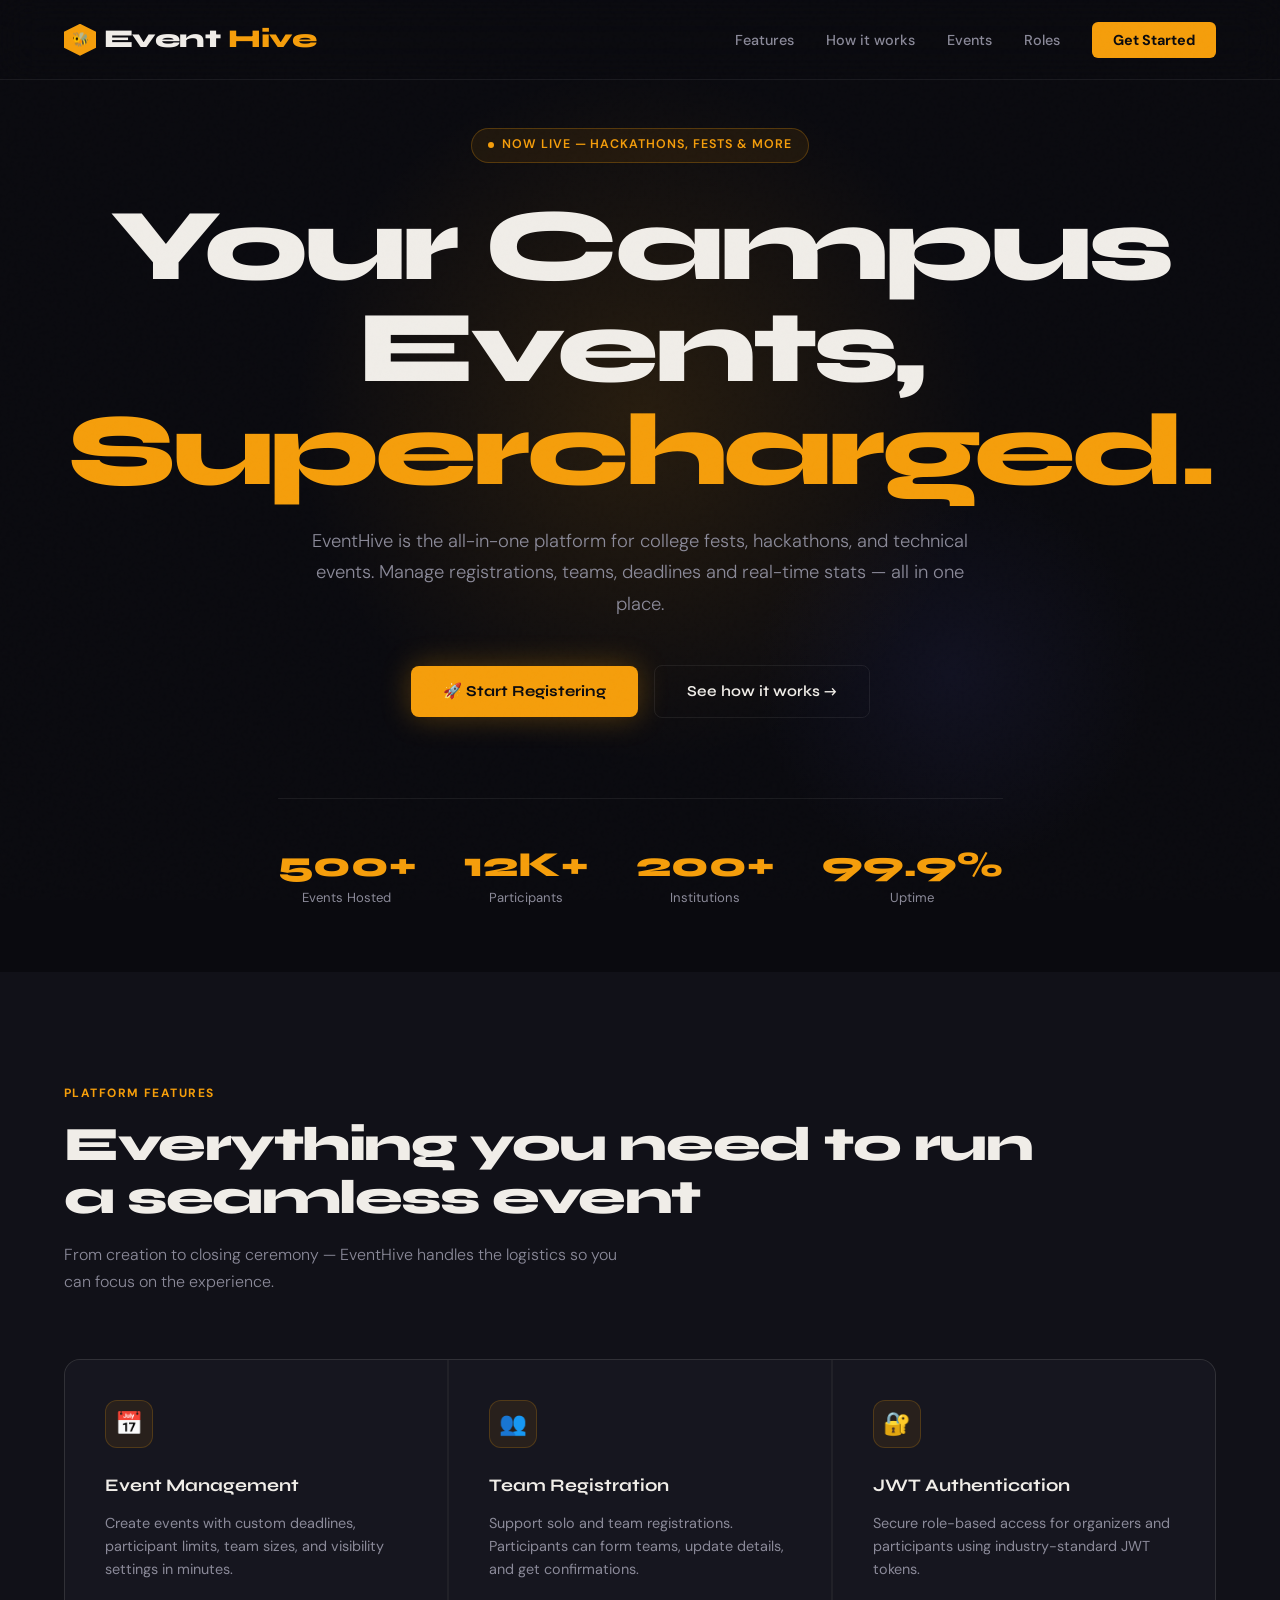
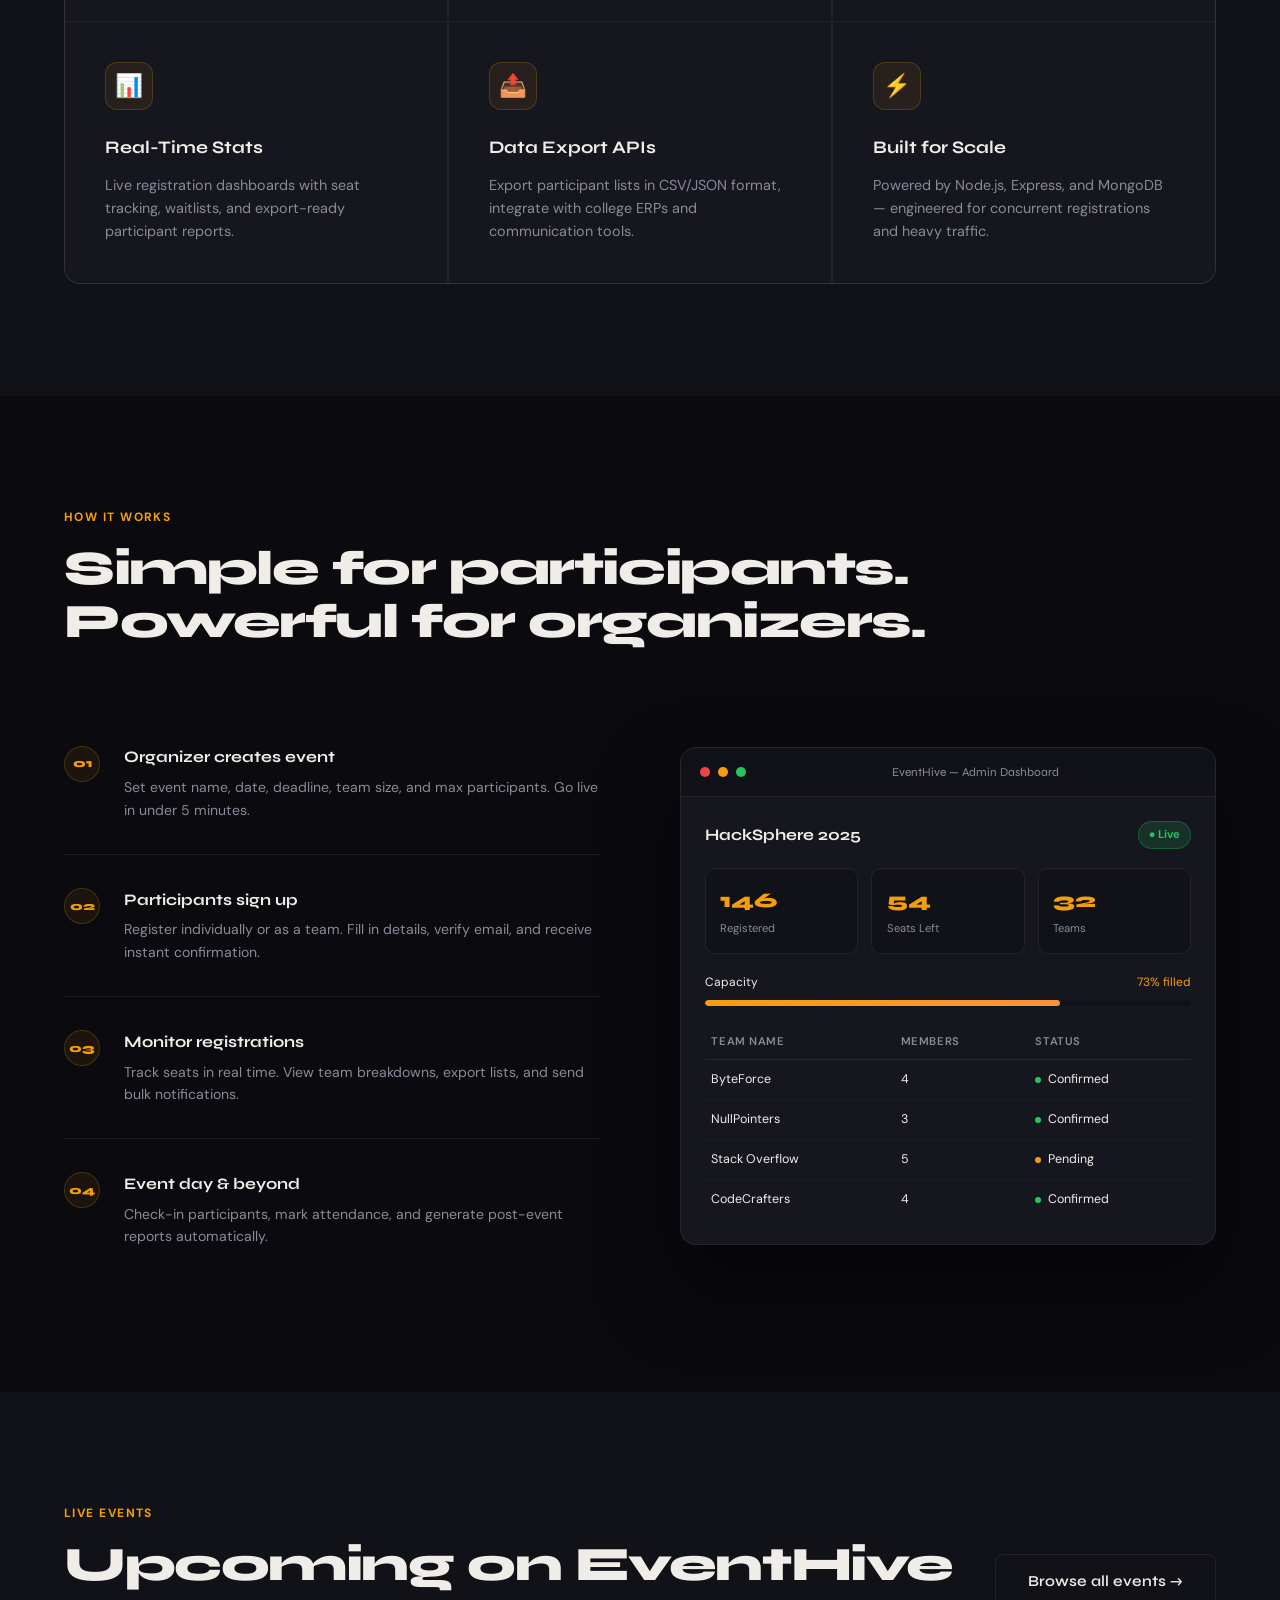
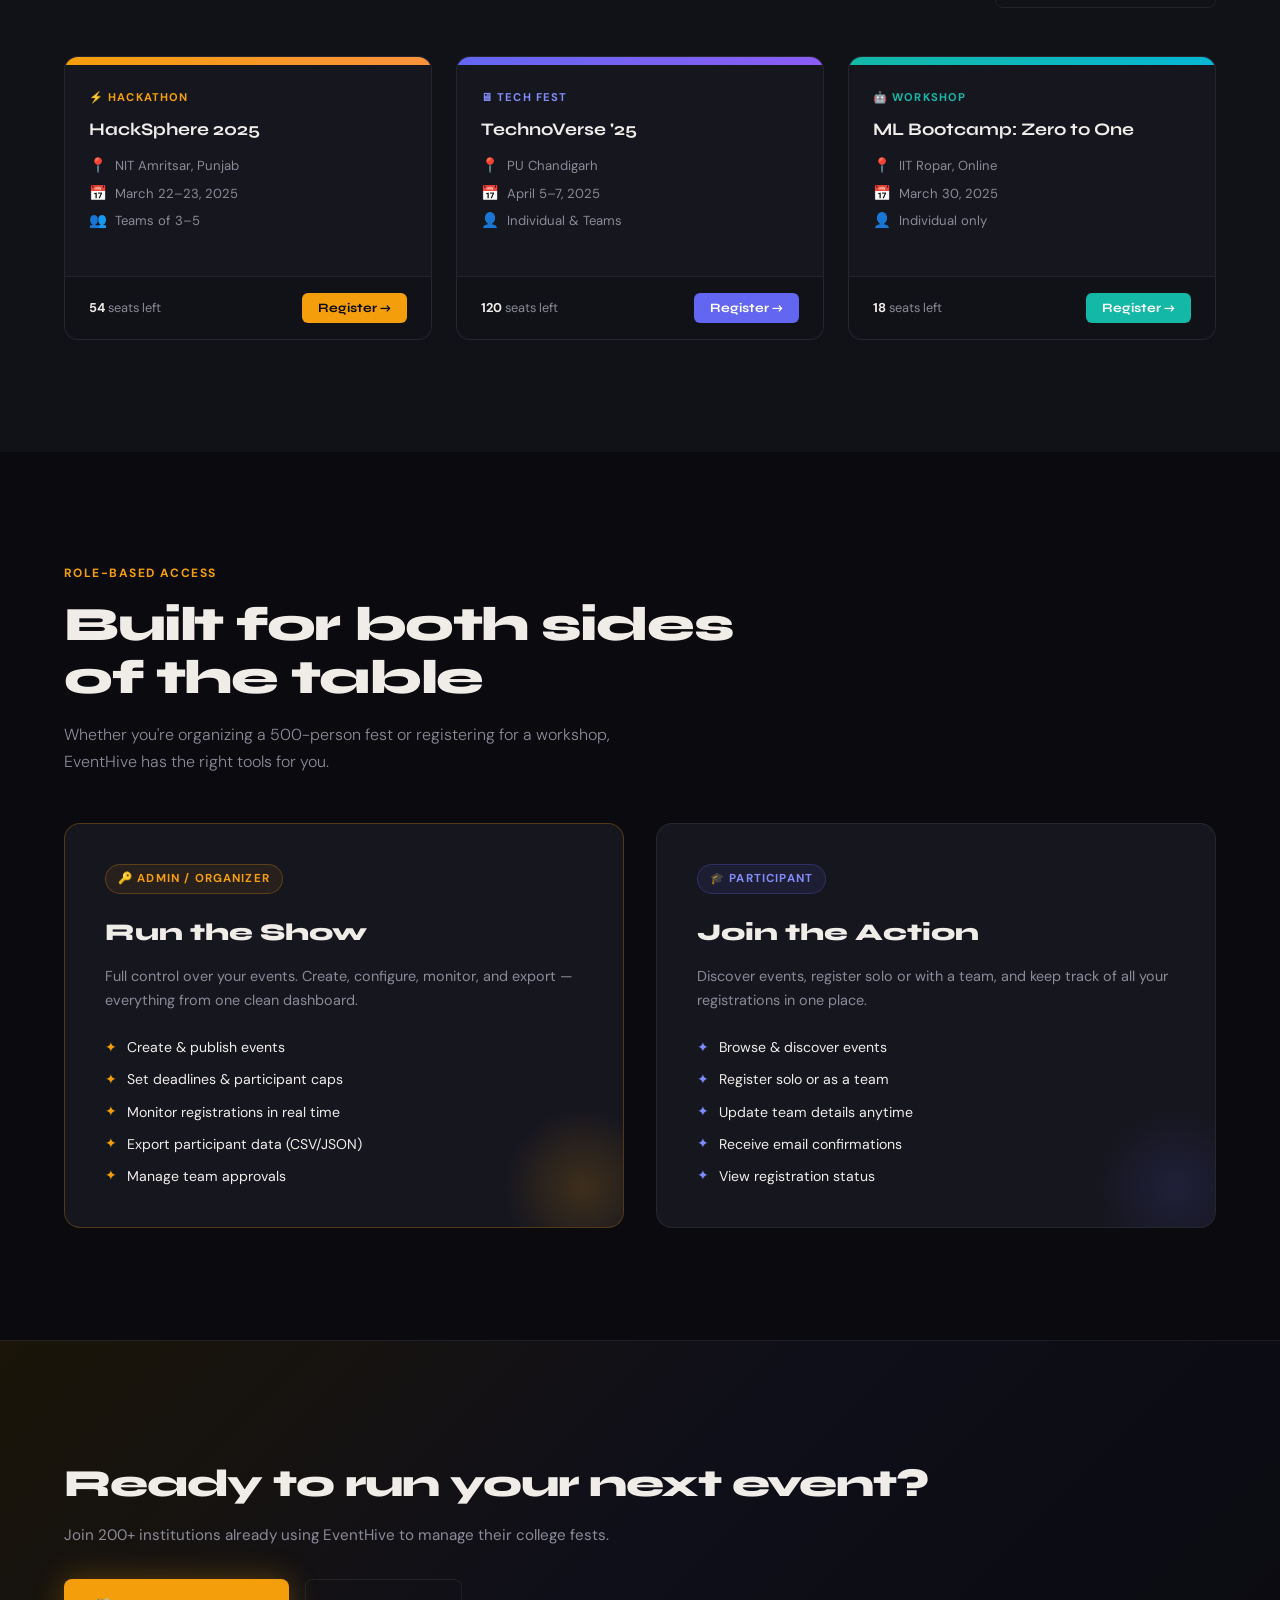
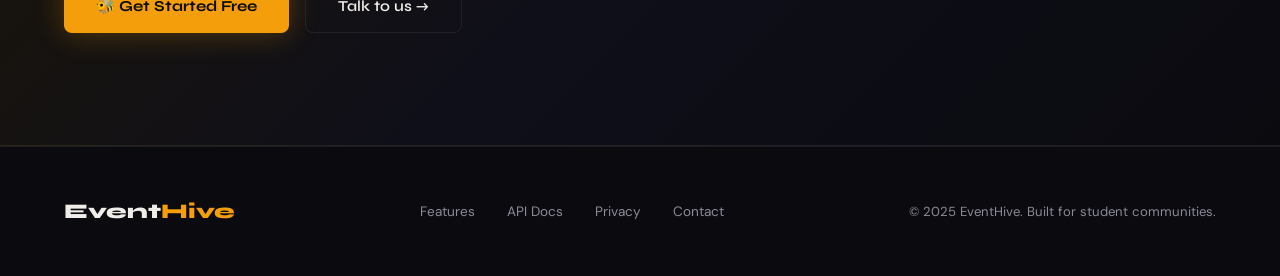
==== index.html @ 47a02fc0 "first commit" ====
<!DOCTYPE html>
<html lang="en">
<head>
  <meta charset="UTF-8" />
  <meta name="viewport" content="width=device-width, initial-scale=1.0"/>
  <title>EventHive — College Fest & Hackathon Platform</title>

  <!-- Google Fonts -->
  <link href="https://fonts.googleapis.com/css2?family=Syne:wght@400;600;700;800&family=DM+Sans:ital,wght@0,300;0,400;0,500;1,300&display=swap" rel="stylesheet"/>

  <!-- Main Stylesheet -->
  <link rel="stylesheet" href="style.css"/>
</head>
<body>

  <!-- ─── NAVBAR ─── -->
  <nav>
    <div class="logo">
      <div class="logo-hex">🐝</div>
      Event<span>Hive</span>
    </div>
    <ul class="nav-links">
      <li><a href="#features">Features</a></li>
      <li><a href="#how">How it works</a></li>
      <li><a href="#events">Events</a></li>
      <li><a href="#roles">Roles</a></li>
      <li><a href="#" class="nav-cta">Get Started</a></li>
    </ul>
  </nav>


  <!-- ─── HERO ─── -->
  <section class="hero">
    <!-- Background glow effects -->
    <div class="hero-glow"></div>
    <div class="hero-glow2"></div>

    <!-- Live badge -->
    <div class="hero-badge">
      <span class="badge-dot"></span>
      Now live — Hackathons, Fests & More
    </div>

    <!-- Headline -->
    <h1>Your Campus Events, <span class="highlight">Supercharged.</span></h1>

    <!-- Subtext -->
    <p class="hero-sub">
      EventHive is the all-in-one platform for college fests, hackathons, and technical events.
      Manage registrations, teams, deadlines and real-time stats — all in one place.
    </p>

    <!-- CTA Buttons -->
    <div class="hero-actions">
      <a href="#" class="btn-primary">🚀 Start Registering</a>
      <a href="#how" class="btn-secondary">See how it works →</a>
    </div>

    <!-- Stats Row -->
    <div class="hero-stats">
      <div class="stat-item">
        <div class="stat-num">500+</div>
        <div class="stat-label">Events Hosted</div>
      </div>
      <div class="stat-item">
        <div class="stat-num">12K+</div>
        <div class="stat-label">Participants</div>
      </div>
      <div class="stat-item">
        <div class="stat-num">200+</div>
        <div class="stat-label">Institutions</div>
      </div>
      <div class="stat-item">
        <div class="stat-num">99.9%</div>
        <div class="stat-label">Uptime</div>
      </div>
    </div>
  </section>


  <!-- ─── FEATURES ─── -->
  <section class="features" id="features">
    <div class="features-inner">

      <div class="features-header reveal">
        <div class="section-label">Platform Features</div>
        <h2 class="section-title">Everything you need to run<br>a seamless event</h2>
        <p class="section-desc">From creation to closing ceremony — EventHive handles the logistics so you can focus on the experience.</p>
      </div>

      <div class="features-grid reveal">

        <div class="feature-card">
          <div class="feature-icon">📅</div>
          <div class="feature-title">Event Management</div>
          <div class="feature-desc">Create events with custom deadlines, participant limits, team sizes, and visibility settings in minutes.</div>
        </div>

        <div class="feature-card">
          <div class="feature-icon">👥</div>
          <div class="feature-title">Team Registration</div>
          <div class="feature-desc">Support solo and team registrations. Participants can form teams, update details, and get confirmations.</div>
        </div>

        <div class="feature-card">
          <div class="feature-icon">🔐</div>
          <div class="feature-title">JWT Authentication</div>
          <div class="feature-desc">Secure role-based access for organizers and participants using industry-standard JWT tokens.</div>
        </div>

        <div class="feature-card">
          <div class="feature-icon">📊</div>
          <div class="feature-title">Real-Time Stats</div>
          <div class="feature-desc">Live registration dashboards with seat tracking, waitlists, and export-ready participant reports.</div>
        </div>

        <div class="feature-card">
          <div class="feature-icon">📤</div>
          <div class="feature-title">Data Export APIs</div>
          <div class="feature-desc">Export participant lists in CSV/JSON format, integrate with college ERPs and communication tools.</div>
        </div>

        <div class="feature-card">
          <div class="feature-icon">⚡</div>
          <div class="feature-title">Built for Scale</div>
          <div class="feature-desc">Powered by Node.js, Express, and MongoDB — engineered for concurrent registrations and heavy traffic.</div>
        </div>

      </div>
    </div>
  </section>


  <!-- ─── HOW IT WORKS ─── -->
  <section id="how">
    <div class="how">

      <div class="reveal">
        <div class="section-label">How It Works</div>
        <h2 class="section-title">Simple for participants.<br>Powerful for organizers.</h2>
      </div>

      <div class="how-grid">

        <!-- Steps -->
        <div class="steps reveal">
          <div class="step">
            <div class="step-num">01</div>
            <div>
              <h3>Organizer creates event</h3>
              <p>Set event name, date, deadline, team size, and max participants. Go live in under 5 minutes.</p>
            </div>
          </div>

          <div class="step">
            <div class="step-num">02</div>
            <div>
              <h3>Participants sign up</h3>
              <p>Register individually or as a team. Fill in details, verify email, and receive instant confirmation.</p>
            </div>
          </div>

          <div class="step">
            <div class="step-num">03</div>
            <div>
              <h3>Monitor registrations</h3>
              <p>Track seats in real time. View team breakdowns, export lists, and send bulk notifications.</p>
            </div>
          </div>

          <div class="step">
            <div class="step-num">04</div>
            <div>
              <h3>Event day & beyond</h3>
              <p>Check-in participants, mark attendance, and generate post-event reports automatically.</p>
            </div>
          </div>
        </div>

        <!-- Admin Dashboard Mock UI -->
        <div class="dashboard-mock reveal">
          <div class="mock-topbar">
            <div class="mock-dot"></div>
            <div class="mock-dot"></div>
            <div class="mock-dot"></div>
            <span class="mock-title">EventHive — Admin Dashboard</span>
          </div>

          <div class="mock-body">
            <div class="mock-event-header">
              <span class="mock-event-name">HackSphere 2025</span>
              <span class="mock-badge">● Live</span>
            </div>

            <!-- Quick stats -->
            <div class="mock-stats-row">
              <div class="mock-stat">
                <div class="mock-stat-val">146</div>
                <div class="mock-stat-key">Registered</div>
              </div>
              <div class="mock-stat">
                <div class="mock-stat-val">54</div>
                <div class="mock-stat-key">Seats Left</div>
              </div>
              <div class="mock-stat">
                <div class="mock-stat-val">32</div>
                <div class="mock-stat-key">Teams</div>
              </div>
            </div>

            <!-- Capacity progress bar -->
            <div class="mock-progress-label">
              <span>Capacity</span>
              <span>73% filled</span>
            </div>
            <div class="mock-bar-track">
              <div class="mock-bar-fill"></div>
            </div>

            <!-- Recent registrations table -->
            <table class="mock-table">
              <thead>
                <tr>
                  <th>Team Name</th>
                  <th>Members</th>
                  <th>Status</th>
                </tr>
              </thead>
              <tbody>
                <tr>
                  <td>ByteForce</td>
                  <td>4</td>
                  <td><span class="mock-status confirmed"></span>Confirmed</td>
                </tr>
                <tr>
                  <td>NullPointers</td>
                  <td>3</td>
                  <td><span class="mock-status confirmed"></span>Confirmed</td>
                </tr>
                <tr>
                  <td>Stack Overflow</td>
                  <td>5</td>
                  <td><span class="mock-status pending"></span>Pending</td>
                </tr>
                <tr>
                  <td>CodeCrafters</td>
                  <td>4</td>
                  <td><span class="mock-status confirmed"></span>Confirmed</td>
                </tr>
              </tbody>
            </table>
          </div>
        </div>

      </div>
    </div>
  </section>


  <!-- ─── EVENTS PREVIEW ─── -->
  <section class="events-section" id="events">
    <div class="events-inner">

      <div class="events-header reveal">
        <div>
          <div class="section-label">Live Events</div>
          <h2 class="section-title">Upcoming on EventHive</h2>
        </div>
        <a href="#" class="btn-secondary">Browse all events →</a>
      </div>

      <div class="events-grid reveal">

        <!-- Event Card 1: Hackathon -->
        <div class="event-card">
          <div class="event-card-banner banner-amber"></div>
          <div class="event-card-body">
            <div class="event-type">⚡ Hackathon</div>
            <div class="event-name">HackSphere 2025</div>
            <div class="event-meta">
              <div class="event-meta-item"><span class="event-meta-icon">📍</span> NIT Amritsar, Punjab</div>
              <div class="event-meta-item"><span class="event-meta-icon">📅</span> March 22–23, 2025</div>
              <div class="event-meta-item"><span class="event-meta-icon">👥</span> Teams of 3–5</div>
            </div>
          </div>
          <div class="event-card-footer">
            <div class="event-seats"><strong>54</strong> seats left</div>
            <button class="btn-register">Register →</button>
          </div>
        </div>

        <!-- Event Card 2: Tech Fest -->
        <div class="event-card">
          <div class="event-card-banner banner-indigo"></div>
          <div class="event-card-body">
            <div class="event-type" style="color:#818cf8;">🖥 Tech Fest</div>
            <div class="event-name">TechnoVerse '25</div>
            <div class="event-meta">
              <div class="event-meta-item"><span class="event-meta-icon">📍</span> PU Chandigarh</div>
              <div class="event-meta-item"><span class="event-meta-icon">📅</span> April 5–7, 2025</div>
              <div class="event-meta-item"><span class="event-meta-icon">👤</span> Individual & Teams</div>
            </div>
          </div>
          <div class="event-card-footer">
            <div class="event-seats"><strong>120</strong> seats left</div>
            <button class="btn-register" style="background:#6366f1; color:#fff;">Register →</button>
          </div>
        </div>

        <!-- Event Card 3: Workshop -->
        <div class="event-card">
          <div class="event-card-banner banner-teal"></div>
          <div class="event-card-body">
            <div class="event-type" style="color:#14b8a6;">🤖 Workshop</div>
            <div class="event-name">ML Bootcamp: Zero to One</div>
            <div class="event-meta">
              <div class="event-meta-item"><span class="event-meta-icon">📍</span> IIT Ropar, Online</div>
              <div class="event-meta-item"><span class="event-meta-icon">📅</span> March 30, 2025</div>
              <div class="event-meta-item"><span class="event-meta-icon">👤</span> Individual only</div>
            </div>
          </div>
          <div class="event-card-footer">
            <div class="event-seats"><strong>18</strong> seats left</div>
            <button class="btn-register" style="background:#14b8a6; color:#fff;">Register →</button>
          </div>
        </div>

      </div>
    </div>
  </section>


  <!-- ─── ROLES ─── -->
  <section id="roles">
    <div class="roles-section">

      <div class="reveal">
        <div class="section-label">Role-Based Access</div>
        <h2 class="section-title">Built for both sides<br>of the table</h2>
        <p class="section-desc">Whether you're organizing a 500-person fest or registering for a workshop, EventHive has the right tools for you.</p>
      </div>

      <div class="roles-grid reveal">

        <!-- Admin Role Card -->
        <div class="role-card admin">
          <span class="role-tag admin">🔑 Admin / Organizer</span>
          <div class="role-title">Run the Show</div>
          <div class="role-desc">Full control over your events. Create, configure, monitor, and export — everything from one clean dashboard.</div>
          <ul class="role-perms">
            <li><span class="perm-check">✦</span> Create & publish events</li>
            <li><span class="perm-check">✦</span> Set deadlines & participant caps</li>
            <li><span class="perm-check">✦</span> Monitor registrations in real time</li>
            <li><span class="perm-check">✦</span> Export participant data (CSV/JSON)</li>
            <li><span class="perm-check">✦</span> Manage team approvals</li>
          </ul>
        </div>

        <!-- Participant Role Card -->
        <div class="role-card user">
          <span class="role-tag user">🎓 Participant</span>
          <div class="role-title">Join the Action</div>
          <div class="role-desc">Discover events, register solo or with a team, and keep track of all your registrations in one place.</div>
          <ul class="role-perms">
            <li><span class="perm-check indigo">✦</span> Browse & discover events</li>
            <li><span class="perm-check indigo">✦</span> Register solo or as a team</li>
            <li><span class="perm-check indigo">✦</span> Update team details anytime</li>
            <li><span class="perm-check indigo">✦</span> Receive email confirmations</li>
            <li><span class="perm-check indigo">✦</span> View registration status</li>
          </ul>
        </div>

      </div>
    </div>
  </section>


  <!-- ─── CTA STRIP ─── -->
  <section class="cta-strip">
    <div class="cta-inner">
      <div class="cta-text reveal">
        <h2>Ready to run your next event?</h2>
        <p>Join 200+ institutions already using EventHive to manage their college fests.</p>
      </div>
      <div class="cta-actions reveal">
        <a href="#" class="btn-primary">🐝 Get Started Free</a>
        <a href="#" class="btn-secondary">Talk to us →</a>
      </div>
    </div>
  </section>


  <!-- ─── FOOTER ─── -->
  <footer>
    <div class="footer-logo">Event<span>Hive</span></div>
    <ul class="footer-links">
      <li><a href="#">Features</a></li>
      <li><a href="#">API Docs</a></li>
      <li><a href="#">Privacy</a></li>
      <li><a href="#">Contact</a></li>
    </ul>
    <div class="footer-copy">© 2025 EventHive. Built for student communities.</div>
  </footer>


  <!-- Main JavaScript -->
  <script src="script.js"></script>

</body>
</html>
---- style.css ----
/* ============================================================
   EventHive — Main Stylesheet
   Sections:
   1. CSS Variables & Reset
   2. Base / Body
   3. Navbar
   4. Hero
   5. Buttons
   6. Section Shared Styles
   7. Features Section
   8. How It Works Section
   9. Dashboard Mock
   10. Events Section
   11. Roles Section
   12. CTA Strip
   13. Footer
   14. Animations & Scroll Reveal
   15. Responsive
   ============================================================ */


/* ─── 1. CSS VARIABLES & RESET ─── */
:root {
  --bg: #0a0a0f;
  --surface: #111118;
  --card: #16161f;
  --border: rgba(255, 255, 255, 0.07);
  --amber: #f59e0b;
  --amber-glow: rgba(245, 158, 11, 0.18);
  --amber-soft: rgba(245, 158, 11, 0.08);
  --orange: #fb923c;
  --text: #f0ede8;
  --muted: #8b8a99;
  --accent2: #6366f1;
}

*, *::before, *::after {
  box-sizing: border-box;
  margin: 0;
  padding: 0;
}

html {
  scroll-behavior: smooth;
}


/* ─── 2. BASE / BODY ─── */
body {
  background: var(--bg);
  color: var(--text);
  font-family: 'DM Sans', sans-serif;
  font-size: 16px;
  line-height: 1.6;
  overflow-x: hidden;
}

/* Noise texture overlay */
body::before {
  content: '';
  position: fixed;
  inset: 0;
  background-image: url("data:image/svg+xml,%3Csvg viewBox='0 0 256 256' xmlns='http://www.w3.org/2000/svg'%3E%3Cfilter id='noise'%3E%3CfeTurbulence type='fractalNoise' baseFrequency='0.9' numOctaves='4' stitchTiles='stitch'/%3E%3C/filter%3E%3Crect width='100%25' height='100%25' filter='url(%23noise)' opacity='0.04'/%3E%3C/svg%3E");
  pointer-events: none;
  z-index: 9999;
  opacity: 0.4;
}


/* ─── 3. NAVBAR (landing page) ─── */
nav {
  position: fixed;
  top: 0; left: 0; right: 0;
  z-index: 100;
  display: flex;
  align-items: center;
  justify-content: space-between;
  padding: 1.2rem 4rem;
  background: rgba(10, 10, 15, 0.8);
  backdrop-filter: blur(20px);
  border-bottom: 1px solid var(--border);
}

/* Reset nav styles inside dashboard sidebar */
.app-layout .sidebar-nav {
  position: static;
  top: auto; left: auto; right: auto;
  z-index: auto;
  display: flex;
  flex-direction: column;
  align-items: stretch;
  justify-content: flex-start;
  padding: 1.2rem 0;
  background: transparent;
  backdrop-filter: none;
  border-bottom: none;
  flex: 1;
}

.logo {
  font-family: 'Syne', sans-serif;
  font-weight: 800;
  font-size: 1.6rem;
  letter-spacing: -0.02em;
  display: flex;
  align-items: center;
  gap: 0.5rem;
}

.logo-hex {
  width: 32px;
  height: 32px;
  background: var(--amber);
  clip-path: polygon(50% 0%, 100% 25%, 100% 75%, 50% 100%, 0% 75%, 0% 25%);
  display: flex;
  align-items: center;
  justify-content: center;
  font-size: 0.85rem;
}

.logo span {
  color: var(--amber);
}

.nav-links {
  display: flex;
  align-items: center;
  gap: 2rem;
  list-style: none;
}

.nav-links a {
  color: var(--muted);
  text-decoration: none;
  font-size: 0.9rem;
  font-weight: 500;
  transition: color 0.2s;
}

.nav-links a:hover {
  color: var(--text);
}

.nav-cta {
  background: var(--amber);
  color: #0a0a0f !important;
  font-weight: 700 !important;
  padding: 0.55rem 1.3rem;
  border-radius: 6px;
  transition: opacity 0.2s !important;
}

.nav-cta:hover {
  opacity: 0.85;
}


/* ─── 4. HERO ─── */
.hero {
  min-height: 100vh;
  display: flex;
  flex-direction: column;
  align-items: center;
  justify-content: center;
  text-align: center;
  padding: 8rem 2rem 4rem;
  position: relative;
  overflow: hidden;
}

.hero-glow {
  position: absolute;
  width: 700px;
  height: 700px;
  border-radius: 50%;
  background: radial-gradient(circle, rgba(245, 158, 11, 0.12) 0%, transparent 70%);
  top: 50%;
  left: 50%;
  transform: translate(-50%, -60%);
  pointer-events: none;
}

.hero-glow2 {
  position: absolute;
  width: 400px;
  height: 400px;
  border-radius: 50%;
  background: radial-gradient(circle, rgba(99, 102, 241, 0.08) 0%, transparent 70%);
  bottom: 10%;
  right: 10%;
  pointer-events: none;
}

.hero-badge {
  display: inline-flex;
  align-items: center;
  gap: 0.5rem;
  background: var(--amber-soft);
  border: 1px solid rgba(245, 158, 11, 0.25);
  color: var(--amber);
  font-size: 0.78rem;
  font-weight: 600;
  letter-spacing: 0.08em;
  text-transform: uppercase;
  padding: 0.4rem 1rem;
  border-radius: 99px;
  margin-bottom: 2rem;
  animation: fadeUp 0.6s ease both;
}

.badge-dot {
  width: 6px;
  height: 6px;
  background: var(--amber);
  border-radius: 50%;
  animation: pulse 2s infinite;
}

h1 {
  font-family: 'Syne', sans-serif;
  font-size: clamp(3rem, 8vw, 6.5rem);
  font-weight: 800;
  line-height: 1.0;
  letter-spacing: -0.04em;
  max-width: 14ch;
  margin: 0 auto 1.5rem;
  animation: fadeUp 0.7s 0.1s ease both;
}

h1 .highlight {
  color: var(--amber);
  position: relative;
}

.hero-sub {
  font-size: 1.15rem;
  color: var(--muted);
  max-width: 52ch;
  margin: 0 auto 2.8rem;
  font-weight: 300;
  line-height: 1.7;
  animation: fadeUp 0.7s 0.2s ease both;
}

.hero-actions {
  display: flex;
  align-items: center;
  gap: 1rem;
  flex-wrap: wrap;
  justify-content: center;
  animation: fadeUp 0.7s 0.3s ease both;
}

.hero-stats {
  display: flex;
  gap: 3rem;
  margin-top: 5rem;
  padding-top: 3rem;
  border-top: 1px solid var(--border);
  animation: fadeUp 0.7s 0.4s ease both;
  flex-wrap: wrap;
  justify-content: center;
}

.stat-item {
  text-align: center;
}

.stat-num {
  font-family: 'Syne', sans-serif;
  font-size: 2.2rem;
  font-weight: 800;
  color: var(--amber);
  line-height: 1;
}

.stat-label {
  font-size: 0.82rem;
  color: var(--muted);
  margin-top: 0.3rem;
}


/* ─── 5. BUTTONS ─── */
.btn-primary {
  background: var(--amber);
  color: #0a0a0f;
  font-family: 'Syne', sans-serif;
  font-weight: 700;
  font-size: 0.95rem;
  padding: 0.85rem 2rem;
  border-radius: 8px;
  border: none;
  cursor: pointer;
  text-decoration: none;
  display: inline-flex;
  align-items: center;
  gap: 0.5rem;
  transition: transform 0.2s, box-shadow 0.2s;
  box-shadow: 0 0 30px rgba(245, 158, 11, 0.3);
}

.btn-primary:hover {
  transform: translateY(-2px);
  box-shadow: 0 0 50px rgba(245, 158, 11, 0.45);
}

.btn-secondary {
  background: transparent;
  color: var(--text);
  font-family: 'Syne', sans-serif;
  font-weight: 600;
  font-size: 0.95rem;
  padding: 0.85rem 2rem;
  border-radius: 8px;
  border: 1px solid var(--border);
  cursor: pointer;
  text-decoration: none;
  display: inline-flex;
  align-items: center;
  gap: 0.5rem;
  transition: border-color 0.2s, background 0.2s;
}

.btn-secondary:hover {
  border-color: rgba(255, 255, 255, 0.2);
  background: rgba(255, 255, 255, 0.04);
}

.btn-register {
  background: var(--amber);
  color: #0a0a0f;
  font-family: 'Syne', sans-serif;
  font-weight: 700;
  font-size: 0.8rem;
  padding: 0.45rem 1rem;
  border-radius: 6px;
  border: none;
  cursor: pointer;
  transition: opacity 0.2s;
}

.btn-register:hover {
  opacity: 0.85;
}


/* ─── 6. SECTION SHARED STYLES ─── */
section {
  padding: 7rem 4rem;
}

.section-label {
  font-size: 0.75rem;
  font-weight: 700;
  letter-spacing: 0.12em;
  text-transform: uppercase;
  color: var(--amber);
  margin-bottom: 1rem;
}

.section-title {
  font-family: 'Syne', sans-serif;
  font-size: clamp(2rem, 4vw, 3rem);
  font-weight: 800;
  letter-spacing: -0.03em;
  line-height: 1.1;
  margin-bottom: 1rem;
}

.section-desc {
  color: var(--muted);
  max-width: 52ch;
  font-weight: 300;
  line-height: 1.7;
}


/* ─── 7. FEATURES SECTION ─── */
.features {
  background: var(--surface);
}

.features-inner {
  max-width: 1200px;
  margin: 0 auto;
}

.features-header {
  margin-bottom: 4rem;
}

.features-grid {
  display: grid;
  grid-template-columns: repeat(auto-fill, minmax(300px, 1fr));
  gap: 1.5px;
  background: var(--border);
  border: 1px solid var(--border);
  border-radius: 16px;
  overflow: hidden;
}

.feature-card {
  background: var(--card);
  padding: 2.5rem;
  position: relative;
  overflow: hidden;
  transition: background 0.3s;
}

.feature-card:hover {
  background: #1a1a24;
}

.feature-card::before {
  content: '';
  position: absolute;
  top: 0; left: 0; right: 0;
  height: 2px;
  background: linear-gradient(90deg, transparent, var(--amber), transparent);
  opacity: 0;
  transition: opacity 0.3s;
}

.feature-card:hover::before {
  opacity: 1;
}

.feature-icon {
  width: 48px;
  height: 48px;
  background: var(--amber-soft);
  border: 1px solid rgba(245, 158, 11, 0.2);
  border-radius: 12px;
  display: flex;
  align-items: center;
  justify-content: center;
  font-size: 1.4rem;
  margin-bottom: 1.5rem;
}

.feature-title {
  font-family: 'Syne', sans-serif;
  font-weight: 700;
  font-size: 1.1rem;
  margin-bottom: 0.7rem;
}

.feature-desc {
  color: var(--muted);
  font-size: 0.9rem;
  line-height: 1.6;
}


/* ─── 8. HOW IT WORKS ─── */
.how {
  max-width: 1200px;
  margin: 0 auto;
}

.how-grid {
  display: grid;
  grid-template-columns: 1fr 1fr;
  gap: 5rem;
  align-items: center;
  margin-top: 4rem;
}

.steps {
  display: flex;
  flex-direction: column;
  gap: 0;
}

.step {
  display: flex;
  gap: 1.5rem;
  padding: 2rem 0;
  border-bottom: 1px solid var(--border);
  position: relative;
  cursor: default;
  transition: padding-left 0.3s;
}

.step:last-child {
  border-bottom: none;
}

.step:hover {
  padding-left: 0.5rem;
}

.step-num {
  font-family: 'Syne', sans-serif;
  font-size: 0.75rem;
  font-weight: 800;
  color: var(--amber);
  background: var(--amber-soft);
  border: 1px solid rgba(245, 158, 11, 0.2);
  width: 36px;
  height: 36px;
  border-radius: 50%;
  display: flex;
  align-items: center;
  justify-content: center;
  flex-shrink: 0;
  margin-top: 0.1rem;
}

.step h3 {
  font-family: 'Syne', sans-serif;
  font-weight: 700;
  margin-bottom: 0.4rem;
  font-size: 1rem;
}

.step p {
  color: var(--muted);
  font-size: 0.88rem;
  line-height: 1.6;
}


/* ─── 9. DASHBOARD MOCK ─── */
.dashboard-mock {
  background: var(--card);
  border: 1px solid var(--border);
  border-radius: 16px;
  overflow: hidden;
  box-shadow: 0 40px 80px rgba(0, 0, 0, 0.5);
}

.mock-topbar {
  background: var(--surface);
  padding: 0.9rem 1.2rem;
  display: flex;
  align-items: center;
  gap: 0.5rem;
  border-bottom: 1px solid var(--border);
}

.mock-dot {
  width: 10px;
  height: 10px;
  border-radius: 50%;
}

.mock-dot:nth-child(1) { background: #ef4444; }
.mock-dot:nth-child(2) { background: var(--amber); }
.mock-dot:nth-child(3) { background: #22c55e; }

.mock-title {
  margin-left: auto;
  margin-right: auto;
  font-size: 0.75rem;
  color: var(--muted);
  font-family: 'Syne', sans-serif;
}

.mock-body {
  padding: 1.5rem;
}

.mock-event-header {
  display: flex;
  justify-content: space-between;
  align-items: center;
  margin-bottom: 1.2rem;
}

.mock-event-name {
  font-family: 'Syne', sans-serif;
  font-weight: 700;
  font-size: 1rem;
}

.mock-badge {
  background: rgba(34, 197, 94, 0.15);
  color: #22c55e;
  font-size: 0.7rem;
  font-weight: 700;
  padding: 0.25rem 0.6rem;
  border-radius: 99px;
  border: 1px solid rgba(34, 197, 94, 0.3);
}

.mock-stats-row {
  display: flex;
  gap: 0.8rem;
  margin-bottom: 1.2rem;
}

.mock-stat {
  flex: 1;
  background: var(--surface);
  border: 1px solid var(--border);
  border-radius: 10px;
  padding: 0.9rem;
}

.mock-stat-val {
  font-family: 'Syne', sans-serif;
  font-weight: 800;
  font-size: 1.3rem;
  color: var(--amber);
}

.mock-stat-key {
  font-size: 0.7rem;
  color: var(--muted);
  margin-top: 0.2rem;
}

.mock-progress-label {
  display: flex;
  justify-content: space-between;
  font-size: 0.75rem;
  margin-bottom: 0.5rem;
}

.mock-progress-label span:last-child {
  color: var(--amber);
}

.mock-bar-track {
  background: var(--surface);
  border-radius: 99px;
  height: 6px;
  overflow: hidden;
  margin-bottom: 1.2rem;
}

.mock-bar-fill {
  height: 100%;
  border-radius: 99px;
  background: linear-gradient(90deg, var(--amber), var(--orange));
  width: 73%;
}

.mock-table {
  width: 100%;
  border-collapse: collapse;
}

.mock-table th {
  font-size: 0.7rem;
  color: var(--muted);
  font-weight: 600;
  text-align: left;
  padding: 0.5rem 0.4rem;
  border-bottom: 1px solid var(--border);
  text-transform: uppercase;
  letter-spacing: 0.05em;
}

.mock-table td {
  font-size: 0.78rem;
  padding: 0.6rem 0.4rem;
  border-bottom: 1px solid rgba(255, 255, 255, 0.03);
  color: var(--text);
}

.mock-table tr:last-child td {
  border-bottom: none;
}

.mock-status {
  display: inline-block;
  width: 6px;
  height: 6px;
  border-radius: 50%;
  margin-right: 0.4rem;
}

.mock-status.confirmed { background: #22c55e; }
.mock-status.pending   { background: var(--amber); }


/* ─── 10. EVENTS SECTION ─── */
.events-section {
  background: var(--surface);
}

.events-inner {
  max-width: 1200px;
  margin: 0 auto;
}

.events-header {
  display: flex;
  justify-content: space-between;
  align-items: flex-end;
  margin-bottom: 3rem;
}

.events-grid {
  display: grid;
  grid-template-columns: repeat(auto-fill, minmax(320px, 1fr));
  gap: 1.5rem;
}

.event-card {
  background: var(--card);
  border: 1px solid var(--border);
  border-radius: 14px;
  overflow: hidden;
  transition: transform 0.3s, box-shadow 0.3s;
}

.event-card:hover {
  transform: translateY(-4px);
  box-shadow: 0 20px 60px rgba(0, 0, 0, 0.4);
}

.event-card-banner {
  height: 8px;
}

.banner-amber  { background: linear-gradient(90deg, var(--amber), var(--orange)); }
.banner-indigo { background: linear-gradient(90deg, #6366f1, #8b5cf6); }
.banner-teal   { background: linear-gradient(90deg, #14b8a6, #06b6d4); }

.event-card-body {
  padding: 1.5rem;
}

.event-type {
  font-size: 0.7rem;
  font-weight: 700;
  letter-spacing: 0.1em;
  text-transform: uppercase;
  color: var(--amber);
  margin-bottom: 0.6rem;
}

.event-name {
  font-family: 'Syne', sans-serif;
  font-weight: 700;
  font-size: 1.1rem;
  margin-bottom: 0.6rem;
}

.event-meta {
  display: flex;
  flex-direction: column;
  gap: 0.3rem;
  margin-bottom: 1.2rem;
}

.event-meta-item {
  display: flex;
  align-items: center;
  gap: 0.5rem;
  font-size: 0.82rem;
  color: var(--muted);
}

.event-meta-icon {
  font-size: 0.9rem;
}

.event-card-footer {
  display: flex;
  align-items: center;
  justify-content: space-between;
  padding: 1rem 1.5rem;
  border-top: 1px solid var(--border);
  background: var(--surface);
}

.event-seats {
  font-size: 0.8rem;
  color: var(--muted);
}

.event-seats strong {
  color: var(--text);
}


/* ─── 11. ROLES SECTION ─── */
.roles-section {
  max-width: 1200px;
  margin: 0 auto;
}

.roles-grid {
  display: grid;
  grid-template-columns: 1fr 1fr;
  gap: 2rem;
  margin-top: 3rem;
}

.role-card {
  background: var(--card);
  border: 1px solid var(--border);
  border-radius: 16px;
  padding: 2.5rem;
  position: relative;
  overflow: hidden;
}

.role-card.admin {
  border-color: rgba(245, 158, 11, 0.25);
}

.role-card.admin::after {
  content: '';
  position: absolute;
  bottom: -40px; right: -40px;
  width: 160px; height: 160px;
  background: radial-gradient(circle, var(--amber-glow) 0%, transparent 70%);
  border-radius: 50%;
}

.role-card.user::after {
  content: '';
  position: absolute;
  bottom: -40px; right: -40px;
  width: 160px; height: 160px;
  background: radial-gradient(circle, rgba(99, 102, 241, 0.12) 0%, transparent 70%);
  border-radius: 50%;
}

.role-tag {
  display: inline-flex;
  align-items: center;
  gap: 0.4rem;
  font-size: 0.72rem;
  font-weight: 700;
  letter-spacing: 0.1em;
  text-transform: uppercase;
  padding: 0.3rem 0.75rem;
  border-radius: 99px;
  margin-bottom: 1.2rem;
}

.role-tag.admin {
  background: var(--amber-soft);
  color: var(--amber);
  border: 1px solid rgba(245, 158, 11, 0.25);
}

.role-tag.user {
  background: rgba(99, 102, 241, 0.1);
  color: #818cf8;
  border: 1px solid rgba(99, 102, 241, 0.25);
}

.role-title {
  font-family: 'Syne', sans-serif;
  font-weight: 800;
  font-size: 1.5rem;
  margin-bottom: 0.8rem;
}

.role-desc {
  color: var(--muted);
  font-size: 0.9rem;
  line-height: 1.65;
  margin-bottom: 1.5rem;
}

.role-perms {
  list-style: none;
  display: flex;
  flex-direction: column;
  gap: 0.6rem;
}

.role-perms li {
  display: flex;
  align-items: center;
  gap: 0.6rem;
  font-size: 0.88rem;
  color: var(--text);
}

.perm-check {
  color: var(--amber);
  font-size: 0.85rem;
}

.perm-check.indigo {
  color: #818cf8;
}


/* ─── 12. CTA STRIP ─── */
.cta-strip {
  background: linear-gradient(135deg, #1a1508 0%, #0f0f1a 50%, #0a0a0f 100%);
  border-top: 1px solid var(--border);
  border-bottom: 1px solid var(--border);
}

.cta-inner {
  max-width: 1200px;
  margin: 0 auto;
  display: flex;
  align-items: center;
  justify-content: space-between;
  flex-wrap: wrap;
  gap: 2rem;
}

.cta-text h2 {
  font-family: 'Syne', sans-serif;
  font-size: clamp(1.6rem, 3vw, 2.5rem);
  font-weight: 800;
  letter-spacing: -0.03em;
  margin-bottom: 0.5rem;
}

.cta-text p {
  color: var(--muted);
  font-size: 0.95rem;
}

.cta-actions {
  display: flex;
  gap: 1rem;
  flex-wrap: wrap;
}


/* ─── 13. FOOTER ─── */
footer {
  padding: 3rem 4rem;
  border-top: 1px solid var(--border);
  display: flex;
  align-items: center;
  justify-content: space-between;
  flex-wrap: wrap;
  gap: 1.5rem;
}

.footer-logo {
  font-family: 'Syne', sans-serif;
  font-weight: 800;
  font-size: 1.3rem;
}

.footer-logo span {
  color: var(--amber);
}

.footer-links {
  display: flex;
  gap: 2rem;
  list-style: none;
}

.footer-links a {
  color: var(--muted);
  text-decoration: none;
  font-size: 0.85rem;
  transition: color 0.2s;
}

.footer-links a:hover {
  color: var(--text);
}

.footer-copy {
  color: var(--muted);
  font-size: 0.82rem;
}


/* ─── 14. ANIMATIONS & SCROLL REVEAL ─── */
@keyframes fadeUp {
  from { opacity: 0; transform: translateY(24px); }
  to   { opacity: 1; transform: translateY(0); }
}

@keyframes pulse {
  0%, 100% { opacity: 1; transform: scale(1); }
  50%       { opacity: 0.4; transform: scale(0.8); }
}

.reveal {
  opacity: 0;
  transform: translateY(30px);
  transition: opacity 0.6s ease, transform 0.6s ease;
}

.reveal.visible {
  opacity: 1;
  transform: translateY(0);
}


/* ─── 15. RESPONSIVE ─── */
@media (max-width: 900px) {
  nav {
    padding: 1rem 1.5rem;
  }

  .nav-links {
    display: none;
  }

  section {
    padding: 5rem 1.5rem;
  }

  .how-grid {
    grid-template-columns: 1fr;
  }

  .roles-grid {
    grid-template-columns: 1fr;
  }

  .events-header {
    flex-direction: column;
    gap: 1.5rem;
    align-items: flex-start;
  }

  footer {
    padding: 2rem 1.5rem;
    flex-direction: column;
    align-items: flex-start;
  }

  .cta-inner {
    flex-direction: column;
  }
}


/* ============================================================
   16. LOGIN / REGISTER PAGE
   ============================================================ */

.auth-page {
  min-height: 100vh;
  display: grid;
  grid-template-columns: 1fr 1fr;
}

/* ── Left Branding Panel ── */
.auth-left {
  background: linear-gradient(160deg, #1a1508 0%, #0f0f0a 60%, #0a0a0f 100%);
  border-right: 1px solid var(--border);
  display: flex;
  flex-direction: column;
  justify-content: space-between;
  padding: 3rem;
  position: relative;
  overflow: hidden;
}
.auth-left::before {
  content: '';
  position: absolute;
  width: 500px; height: 500px;
  border-radius: 50%;
  background: radial-gradient(circle, rgba(245,158,11,0.1) 0%, transparent 70%);
  top: 30%; left: 50%;
  transform: translate(-50%, -50%);
  pointer-events: none;
}
.auth-left-logo {
  display: flex; align-items: center; gap: 0.6rem;
  font-family: 'Syne', sans-serif;
  font-weight: 800; font-size: 1.5rem;
  text-decoration: none; color: var(--text);
}
.auth-left-logo .logo-hex {
  width: 30px; height: 30px;
  background: var(--amber);
  clip-path: polygon(50% 0%,100% 25%,100% 75%,50% 100%,0% 75%,0% 25%);
  display: flex; align-items: center; justify-content: center;
  font-size: 0.8rem;
}
.auth-left-logo span { color: var(--amber); }
.auth-left-content { position: relative; z-index: 1; }
.auth-left-content h2 {
  font-family: 'Syne', sans-serif;
  font-size: 2.6rem; font-weight: 800;
  letter-spacing: -0.03em; line-height: 1.1;
  margin-bottom: 1rem;
}
.auth-left-content h2 span { color: var(--amber); }
.auth-left-content p { color: var(--muted); font-size: 0.95rem; line-height: 1.7; max-width: 36ch; }
.auth-features { display: flex; flex-direction: column; gap: 1rem; position: relative; z-index: 1; }
.auth-feature-item {
  display: flex; align-items: center; gap: 0.8rem;
  font-size: 0.88rem; color: var(--muted);
}
.auth-feature-item .icon {
  width: 32px; height: 32px;
  background: var(--amber-soft);
  border: 1px solid rgba(245,158,11,0.2);
  border-radius: 8px;
  display: flex; align-items: center; justify-content: center;
  font-size: 0.9rem; flex-shrink: 0;
}

/* ── Right Form Panel ── */
.auth-right {
  display: flex; align-items: center; justify-content: center;
  padding: 3rem 2rem;
  background: var(--bg);
}
.auth-box {
  width: 100%; max-width: 420px;
  animation: fadeUp 0.5s ease both;
}
.auth-box h1 {
  font-family: 'Syne', sans-serif;
  font-size: 1.8rem; font-weight: 800;
  letter-spacing: -0.03em;
  margin-bottom: 0.4rem;
  animation: none;
  max-width: none;
}
.auth-box .sub {
  color: var(--muted); font-size: 0.9rem;
  margin-bottom: 2rem;
}

/* Auth Tabs */
.auth-tabs {
  display: flex;
  background: var(--card);
  border: 1px solid var(--border);
  border-radius: 10px;
  padding: 4px;
  margin-bottom: 2rem;
}
.auth-tab {
  flex: 1; text-align: center;
  padding: 0.6rem;
  border-radius: 7px;
  font-family: 'Syne', sans-serif;
  font-weight: 700; font-size: 0.88rem;
  cursor: pointer; border: none;
  background: transparent; color: var(--muted);
  transition: all 0.2s;
}
.auth-tab.active { background: var(--amber); color: #0a0a0f; }

/* Form Groups */
.form-group { display: flex; flex-direction: column; gap: 0.4rem; }
.form-group label {
  font-size: 0.82rem; font-weight: 600;
  color: var(--muted); letter-spacing: 0.02em;
}
.form-group input,
.form-group select {
  background: var(--card);
  border: 1px solid var(--border);
  border-radius: 8px;
  padding: 0.75rem 1rem;
  color: var(--text);
  font-family: 'DM Sans', sans-serif;
  font-size: 0.92rem;
  outline: none;
  transition: border-color 0.2s, box-shadow 0.2s;
  width: 100%;
}
.form-group input:focus,
.form-group select:focus {
  border-color: var(--amber);
  box-shadow: 0 0 0 3px rgba(245,158,11,0.1);
}
.form-group input::placeholder { color: #555; }
.form-group select option { background: var(--card); }
.form-row { display: grid; grid-template-columns: 1fr 1fr; gap: 1rem; }
.form-submit {
  background: var(--amber); color: #0a0a0f;
  font-family: 'Syne', sans-serif;
  font-weight: 700; font-size: 0.95rem;
  padding: 0.85rem; border-radius: 8px;
  border: none; cursor: pointer; width: 100%;
  transition: opacity 0.2s, transform 0.2s;
  box-shadow: 0 0 20px rgba(245,158,11,0.25);
  margin-top: 0.5rem;
}
.form-submit:hover { opacity: 0.88; transform: translateY(-1px); }
.form-footer {
  text-align: center; font-size: 0.82rem;
  color: var(--muted); margin-top: 1rem;
}
.form-footer a { color: var(--amber); text-decoration: none; font-weight: 600; }
.input-hint { font-size: 0.75rem; color: var(--muted); }
.panel { display: none; }
.panel.active { display: flex; flex-direction: column; gap: 1.1rem; }


/* ============================================================
   17. ADMIN DASHBOARD PAGE
   ============================================================ */

.app-layout {
  display: grid !important;
  grid-template-columns: 240px 1fr !important;
  min-height: 100vh;
  padding: 0 !important;
}

/* Sidebar — override any global nav styles */
.sidebar {
  background: var(--surface) !important;
  border-right: 1px solid var(--border) !important;
  display: flex !important;
  flex-direction: column !important;
  align-items: stretch !important;
  justify-content: flex-start !important;
  padding: 1.5rem 0 !important;
  position: fixed !important;
  top: 0 !important; left: 0 !important; right: auto !important;
  width: 240px !important;
  height: 100vh !important;
  z-index: 50 !important;
  backdrop-filter: none !important;
}
.sidebar-logo {
  display: flex; align-items: center; gap: 0.6rem;
  font-family: 'Syne', sans-serif;
  font-weight: 800; font-size: 1.3rem;
  padding: 0 1.5rem 1.5rem;
  border-bottom: 1px solid var(--border);
  text-decoration: none; color: var(--text);
}
.sidebar-logo .logo-hex {
  width: 28px; height: 28px; background: var(--amber);
  clip-path: polygon(50% 0%,100% 25%,100% 75%,50% 100%,0% 75%,0% 25%);
  display: flex; align-items: center; justify-content: center;
  font-size: 0.75rem;
}
.sidebar-logo span { color: var(--amber); }
.sidebar-nav { flex: 1; padding: 1.2rem 0; }
.nav-section-label {
  font-size: 0.65rem; font-weight: 700;
  letter-spacing: 0.12em; text-transform: uppercase;
  color: var(--muted); padding: 0 1.5rem;
  margin: 1rem 0 0.4rem;
}
.nav-item {
  display: flex; align-items: center; gap: 0.75rem;
  padding: 0.65rem 1.5rem;
  color: var(--muted); text-decoration: none;
  font-size: 0.88rem; font-weight: 500;
  transition: all 0.2s;
  border-left: 2px solid transparent;
  cursor: pointer;
}
.nav-item:hover { color: var(--text); background: rgba(255,255,255,0.03); }
.nav-item.active {
  color: var(--amber); background: var(--amber-soft);
  border-left-color: var(--amber);
}
.nav-item .nav-icon { font-size: 1rem; width: 20px; text-align: center; }
.nav-badge {
  margin-left: auto; background: var(--amber); color: #0a0a0f;
  font-size: 0.65rem; font-weight: 800;
  padding: 0.15rem 0.45rem; border-radius: 99px;
}
.sidebar-user {
  padding: 1.2rem 1.5rem;
  border-top: 1px solid var(--border);
  display: flex; align-items: center; gap: 0.75rem;
}
.user-avatar {
  width: 34px; height: 34px; background: var(--amber);
  border-radius: 50%;
  display: flex; align-items: center; justify-content: center;
  font-family: 'Syne', sans-serif; font-weight: 800; font-size: 0.8rem;
  color: #0a0a0f; flex-shrink: 0;
}
.user-info { flex: 1; min-width: 0; }
.user-name { font-size: 0.82rem; font-weight: 600; white-space: nowrap; overflow: hidden; text-overflow: ellipsis; }
.user-role { font-size: 0.7rem; color: var(--amber); }

/* Main Content */
.main-content {
  margin-left: 240px;
  display: flex;
  flex-direction: column;
  min-height: 100vh;
  width: calc(100vw - 240px);
  overflow-x: hidden;
}
.topbar {
  display: flex;
  align-items: center;
  justify-content: space-between;
  padding: 1rem 2rem;
  border-bottom: 1px solid var(--border);
  background: rgba(10,10,15,0.8);
  backdrop-filter: blur(20px);
  position: sticky;
  top: 0;
  z-index: 40;
  width: 100%;
  box-sizing: border-box;
}
.topbar-title { font-family: 'Syne', sans-serif; font-weight: 800; font-size: 1.2rem; }
.topbar-actions { display: flex; align-items: center; gap: 1rem; }
.topbar-btn {
  background: var(--amber); color: #0a0a0f;
  font-family: 'Syne', sans-serif; font-weight: 700; font-size: 0.82rem;
  padding: 0.55rem 1.1rem; border-radius: 7px; border: none; cursor: pointer;
  display: flex; align-items: center; gap: 0.4rem; transition: opacity 0.2s;
}
.topbar-btn:hover { opacity: 0.85; }
.topbar-search {
  background: var(--card); border: 1px solid var(--border);
  border-radius: 8px; padding: 0.5rem 1rem;
  color: var(--text); font-family: 'DM Sans', sans-serif;
  font-size: 0.85rem; outline: none; width: 220px;
}
.topbar-search:focus { border-color: var(--amber); }
.page-body {
  padding: 2rem;
  flex: 1;
  width: 100%;
  box-sizing: border-box;
}

/* Stats Grid */
.stats-grid {
  display: grid;
  grid-template-columns: repeat(4, 1fr);
  gap: 1.2rem;
  margin-bottom: 2.5rem;
  width: 100%;
}
.stat-card {
  background: var(--card); border: 1px solid var(--border);
  border-radius: 12px; padding: 1.5rem;
  position: relative; overflow: hidden; transition: border-color 0.2s;
}
.stat-card:hover { border-color: rgba(245,158,11,0.25); }
.stat-card-label {
  font-size: 0.75rem; font-weight: 600; color: var(--muted);
  text-transform: uppercase; letter-spacing: 0.06em; margin-bottom: 0.6rem;
}
.stat-card-val {
  font-family: 'Syne', sans-serif; font-size: 2rem; font-weight: 800;
  color: var(--amber); line-height: 1; margin-bottom: 0.4rem;
}
.stat-card-change { font-size: 0.75rem; color: #22c55e; }
.stat-card-icon { position: absolute; bottom: 1rem; right: 1rem; font-size: 2rem; opacity: 0.08; }
.dashboard-grid {
  display: grid;
  grid-template-columns: 1fr 300px;
  gap: 1.5rem;
  width: 100%;
}

/* Cards & Tables */
.card { background: var(--card); border: 1px solid var(--border); border-radius: 12px; overflow: hidden; }
.card-header {
  display: flex; align-items: center; justify-content: space-between;
  padding: 1.2rem 1.5rem; border-bottom: 1px solid var(--border);
}
.card-title { font-family: 'Syne', sans-serif; font-weight: 700; font-size: 0.95rem; }
.card-action { font-size: 0.78rem; color: var(--amber); text-decoration: none; font-weight: 600; }
.data-table { width: 100%; border-collapse: collapse; }
.data-table th {
  font-size: 0.7rem; color: var(--muted); font-weight: 600;
  text-align: left; padding: 0.8rem 1.5rem;
  border-bottom: 1px solid var(--border);
  text-transform: uppercase; letter-spacing: 0.06em;
  background: var(--surface);
}
.data-table td {
  padding: 1rem 1.5rem; font-size: 0.85rem;
  border-bottom: 1px solid rgba(255,255,255,0.03);
}
.data-table tr:last-child td { border-bottom: none; }
.data-table tr:hover td { background: rgba(255,255,255,0.02); }
.event-name-cell { font-weight: 600; }
.event-type-tag {
  display: inline-block; font-size: 0.68rem; font-weight: 700;
  padding: 0.2rem 0.6rem; border-radius: 99px;
  text-transform: uppercase; letter-spacing: 0.05em;
}
.tag-hackathon { background: var(--amber-soft); color: var(--amber); }
.tag-fest { background: rgba(99,102,241,0.1); color: #818cf8; }
.tag-workshop { background: rgba(20,184,166,0.1); color: #14b8a6; }
.mini-bar { background: var(--surface); border-radius: 99px; height: 5px; margin-top: 0.3rem; overflow: hidden; }
.mini-bar-fill { height: 100%; border-radius: 99px; background: linear-gradient(90deg, var(--amber), var(--orange)); }
.status-pill {
  display: inline-flex; align-items: center; gap: 0.35rem;
  font-size: 0.72rem; font-weight: 700; padding: 0.25rem 0.65rem; border-radius: 99px;
}
.status-live   { background: rgba(34,197,94,0.12); color: #22c55e; border: 1px solid rgba(34,197,94,0.25); }
.status-upcoming { background: rgba(245,158,11,0.1); color: var(--amber); border: 1px solid rgba(245,158,11,0.2); }
.status-closed { background: rgba(239,68,68,0.1); color: #ef4444; border: 1px solid rgba(239,68,68,0.2); }
.table-actions { display: flex; gap: 0.5rem; }
.tbl-btn {
  font-size: 0.75rem; font-weight: 600;
  padding: 0.3rem 0.7rem; border-radius: 5px;
  border: 1px solid var(--border); background: transparent;
  color: var(--muted); cursor: pointer; transition: all 0.2s;
}
.tbl-btn:hover { border-color: var(--amber); color: var(--amber); }
.tbl-btn.primary { background: var(--amber); color: #0a0a0f; border-color: var(--amber); }
.panel-stack { display: flex; flex-direction: column; gap: 1.5rem; }
.activity-list { padding: 0.5rem 0; }
.activity-item {
  display: flex; gap: 1rem;
  padding: 0.9rem 1.5rem;
  border-bottom: 1px solid rgba(255,255,255,0.03);
}
.activity-item:last-child { border-bottom: none; }
.activity-dot { width: 8px; height: 8px; border-radius: 50%; margin-top: 0.35rem; flex-shrink: 0; }
.activity-dot.green { background: #22c55e; }
.activity-dot.amber { background: var(--amber); }
.activity-dot.blue  { background: #6366f1; }
.activity-text { font-size: 0.82rem; color: var(--text); line-height: 1.5; }
.activity-time { font-size: 0.72rem; color: var(--muted); margin-top: 0.2rem; }
.quick-stats { padding: 1rem 1.5rem; display: flex; flex-direction: column; gap: 0.8rem; }
.qs-row { display: flex; justify-content: space-between; align-items: center; }
.qs-label { font-size: 0.82rem; color: var(--muted); }
.qs-val { font-family: 'Syne', sans-serif; font-weight: 700; font-size: 0.9rem; }


/* ============================================================
   18. BROWSE EVENTS PAGE
   ============================================================ */

/* Shared Page Nav (events, event-detail, profile) */
.page-nav {
  position: sticky; top: 0; z-index: 100;
  display: flex; align-items: center; justify-content: space-between;
  padding: 1rem 3rem;
  background: rgba(10,10,15,0.85);
  backdrop-filter: blur(20px);
  border-bottom: 1px solid var(--border);
}
.page-nav-logo {
  display: flex; align-items: center; gap: 0.55rem;
  font-family: 'Syne', sans-serif; font-weight: 800; font-size: 1.35rem;
  text-decoration: none; color: var(--text);
}
.logo-hex-sm {
  width: 28px; height: 28px; background: var(--amber);
  clip-path: polygon(50% 0%,100% 25%,100% 75%,50% 100%,0% 75%,0% 25%);
  display: flex; align-items: center; justify-content: center; font-size: 0.75rem;
}
.page-nav-logo span { color: var(--amber); }
.page-nav-links { display: flex; align-items: center; gap: 1.5rem; }
.page-nav-links a {
  color: var(--muted); text-decoration: none;
  font-size: 0.88rem; font-weight: 500; transition: color 0.2s;
}
.page-nav-links a:hover,
.page-nav-links a.active { color: var(--amber); }
.nav-pill {
  background: var(--card); border: 1px solid var(--border);
  border-radius: 99px; padding: 0.4rem 1rem;
  font-size: 0.82rem; color: var(--text); font-weight: 600;
  cursor: pointer; text-decoration: none;
}

/* Events Page Header */
.events-page-header {
  padding: 4rem 3rem 2rem;
  background: var(--surface);
  border-bottom: 1px solid var(--border);
}
.events-page-header h1 {
  font-family: 'Syne', sans-serif;
  font-size: 2.5rem; font-weight: 800;
  letter-spacing: -0.03em; line-height: 1;
  margin-bottom: 0.5rem; animation: none; max-width: none;
}
.events-page-header h1 span { color: var(--amber); }
.events-page-header p { color: var(--muted); font-size: 0.95rem; }

/* Filter Bar */
.filter-bar {
  display: flex; align-items: center; gap: 1rem;
  padding: 1.2rem 3rem;
  background: var(--surface);
  border-bottom: 1px solid var(--border);
  flex-wrap: wrap;
}
.filter-search {
  background: var(--card); border: 1px solid var(--border);
  border-radius: 8px; padding: 0.6rem 1rem;
  color: var(--text); font-family: 'DM Sans', sans-serif;
  font-size: 0.88rem; outline: none; width: 260px;
  transition: border-color 0.2s;
}
.filter-search:focus { border-color: var(--amber); }
.filter-chips { display: flex; gap: 0.5rem; flex-wrap: wrap; }
.chip {
  background: var(--card); border: 1px solid var(--border);
  border-radius: 99px; padding: 0.4rem 1rem;
  font-size: 0.78rem; font-weight: 600; color: var(--muted);
  cursor: pointer; transition: all 0.2s;
}
.chip:hover { border-color: rgba(255,255,255,0.2); color: var(--text); }
.chip.active { background: var(--amber-soft); border-color: rgba(245,158,11,0.3); color: var(--amber); }
.filter-count { margin-left: auto; font-size: 0.8rem; color: var(--muted); }
.events-page-body { padding: 2.5rem 3rem; }
.events-page-grid {
  display: grid;
  grid-template-columns: repeat(auto-fill, minmax(340px, 1fr));
  gap: 1.5rem;
}

/* Event Cards (full) */
.ev-card {
  background: var(--card); border: 1px solid var(--border);
  border-radius: 14px; overflow: hidden;
  transition: transform 0.3s, box-shadow 0.3s, border-color 0.3s;
  display: flex; flex-direction: column;
}
.ev-card:hover {
  transform: translateY(-4px);
  box-shadow: 0 20px 60px rgba(0,0,0,0.4);
  border-color: rgba(245,158,11,0.2);
}
.ev-banner { height: 9px; }
.ev-banner.amber  { background: linear-gradient(90deg, var(--amber), var(--orange)); }
.ev-banner.indigo { background: linear-gradient(90deg, #6366f1, #8b5cf6); }
.ev-banner.teal   { background: linear-gradient(90deg, #14b8a6, #06b6d4); }
.ev-banner.rose   { background: linear-gradient(90deg, #f43f5e, #fb923c); }
.ev-body { padding: 1.4rem; flex: 1; }
.ev-type-row { display: flex; justify-content: space-between; align-items: center; margin-bottom: 0.7rem; }
.ev-type { font-size: 0.7rem; font-weight: 700; letter-spacing: 0.1em; text-transform: uppercase; color: var(--amber); }
.ev-deadline {
  font-size: 0.7rem; font-weight: 600;
  background: rgba(239,68,68,0.1); color: #ef4444;
  border: 1px solid rgba(239,68,68,0.2);
  padding: 0.18rem 0.55rem; border-radius: 99px;
}
.ev-deadline.safe { background: rgba(34,197,94,0.1); color: #22c55e; border-color: rgba(34,197,94,0.2); }
.ev-name { font-family: 'Syne', sans-serif; font-weight: 700; font-size: 1.1rem; margin-bottom: 0.3rem; }
.ev-org { font-size: 0.8rem; color: var(--muted); margin-bottom: 0.9rem; }
.ev-meta-grid { display: grid; grid-template-columns: 1fr 1fr; gap: 0.4rem; margin-bottom: 1rem; }
.ev-meta-item { display: flex; align-items: center; gap: 0.4rem; font-size: 0.8rem; color: var(--muted); }
.ev-desc { font-size: 0.83rem; color: var(--muted); line-height: 1.5; margin-bottom: 1rem; }
.ev-tags { display: flex; gap: 0.4rem; flex-wrap: wrap; }
.ev-tag {
  font-size: 0.68rem; font-weight: 600;
  background: rgba(255,255,255,0.04); border: 1px solid var(--border);
  border-radius: 99px; padding: 0.18rem 0.6rem; color: var(--muted);
}
.ev-footer {
  padding: 1rem 1.4rem; border-top: 1px solid var(--border);
  background: var(--surface);
  display: flex; align-items: center; justify-content: space-between;
}
.ev-seats-bar { flex: 1; margin-right: 1rem; }
.ev-seats-text { display: flex; justify-content: space-between; font-size: 0.72rem; margin-bottom: 0.35rem; }
.ev-seats-text .count { color: var(--amber); font-weight: 700; }
.ev-seats-track { background: rgba(255,255,255,0.06); border-radius: 99px; height: 4px; }
.ev-seats-fill { height: 100%; border-radius: 99px; background: linear-gradient(90deg, var(--amber), var(--orange)); }
.ev-register-btn {
  background: var(--amber); color: #0a0a0f;
  font-family: 'Syne', sans-serif; font-weight: 700; font-size: 0.8rem;
  padding: 0.5rem 1.1rem; border-radius: 7px; border: none; cursor: pointer;
  white-space: nowrap; transition: opacity 0.2s;
  text-decoration: none; display: inline-block;
}
.ev-register-btn:hover { opacity: 0.85; }
.ev-register-btn.full { background: var(--card); color: var(--muted); border: 1px solid var(--border); cursor: default; }

/* Featured Banner */
.featured-banner {
  background: linear-gradient(135deg, #1a1508 0%, #111118 100%);
  border: 1px solid rgba(245,158,11,0.2);
  border-radius: 14px; padding: 2rem;
  display: flex; align-items: center; justify-content: space-between;
  margin-bottom: 2rem; gap: 1.5rem; flex-wrap: wrap;
}
.featured-label {
  font-size: 0.7rem; font-weight: 700;
  letter-spacing: 0.1em; text-transform: uppercase;
  color: var(--amber); margin-bottom: 0.5rem;
}
.featured-banner h2 {
  font-family: 'Syne', sans-serif; font-weight: 800;
  font-size: 1.5rem; letter-spacing: -0.02em; margin-bottom: 0.4rem;
}
.featured-banner p { color: var(--muted); font-size: 0.88rem; }
.featured-meta { display: flex; gap: 1.5rem; margin-top: 0.8rem; flex-wrap: wrap; }
.featured-meta-item { font-size: 0.8rem; color: var(--muted); display: flex; align-items: center; gap: 0.4rem; }


/* ============================================================
   19. EVENT DETAIL PAGE
   ============================================================ */

.event-hero {
  background: linear-gradient(160deg, #1a1508 0%, #0f0f0a 60%, #0a0a0f 100%);
  border-bottom: 1px solid var(--border);
  padding: 3.5rem 3rem;
  position: relative; overflow: hidden;
}
.event-hero::before {
  content: '';
  position: absolute; width: 600px; height: 600px; border-radius: 50%;
  background: radial-gradient(circle, rgba(245,158,11,0.08) 0%, transparent 70%);
  top: 50%; right: 5%; transform: translateY(-50%);
  pointer-events: none;
}
.event-hero-inner { max-width: 900px; position: relative; z-index: 1; }
.event-breadcrumb {
  display: flex; align-items: center; gap: 0.5rem;
  font-size: 0.78rem; color: var(--muted); margin-bottom: 1.2rem;
}
.event-breadcrumb a { color: var(--amber); text-decoration: none; }
.event-breadcrumb span { opacity: 0.4; }
.event-type-badge {
  display: inline-flex; align-items: center; gap: 0.4rem;
  font-size: 0.7rem; font-weight: 700; letter-spacing: 0.1em;
  text-transform: uppercase; color: var(--amber);
  background: var(--amber-soft); border: 1px solid rgba(245,158,11,0.25);
  padding: 0.3rem 0.8rem; border-radius: 99px; margin-bottom: 1rem;
}
.event-hero h1 {
  font-family: 'Syne', sans-serif;
  font-size: clamp(2rem, 5vw, 3.2rem);
  font-weight: 800; letter-spacing: -0.03em;
  margin-bottom: 0.5rem; animation: none; max-width: none;
}
.event-hero-org { color: var(--muted); font-size: 1rem; margin-bottom: 1.5rem; }
.event-hero-meta { display: flex; gap: 2rem; flex-wrap: wrap; margin-bottom: 2rem; }
.meta-chip { display: flex; align-items: center; gap: 0.5rem; font-size: 0.85rem; color: var(--text); }
.meta-chip .icon { font-size: 1rem; }
.hero-actions { display: flex; gap: 1rem; flex-wrap: wrap; align-items: center; }
.deadline-warn {
  display: flex; align-items: center; gap: 0.5rem;
  background: rgba(239,68,68,0.1); border: 1px solid rgba(239,68,68,0.2);
  color: #ef4444; font-size: 0.8rem; font-weight: 600;
  padding: 0.5rem 1rem; border-radius: 8px;
}
.detail-layout {
  display: grid; grid-template-columns: 1fr 380px;
  gap: 2rem; padding: 2.5rem 3rem; max-width: 1200px;
}
.detail-section { margin-bottom: 2.5rem; }
.detail-section-title {
  font-family: 'Syne', sans-serif; font-weight: 700; font-size: 1.05rem;
  margin-bottom: 1rem; padding-bottom: 0.7rem;
  border-bottom: 1px solid var(--border);
}
.detail-section p { color: var(--muted); font-size: 0.9rem; line-height: 1.7; margin-bottom: 0.8rem; }
.timeline { display: flex; flex-direction: column; }
.timeline-item {
  display: flex; gap: 1.2rem; padding: 1rem 0;
  border-bottom: 1px solid rgba(255,255,255,0.04);
}
.timeline-item:last-child { border-bottom: none; }
.timeline-dot {
  width: 10px; height: 10px; border-radius: 50%;
  background: var(--amber); margin-top: 0.35rem; flex-shrink: 0;
}
.timeline-content h4 { font-family: 'Syne', sans-serif; font-weight: 700; font-size: 0.88rem; margin-bottom: 0.2rem; }
.timeline-content p { font-size: 0.8rem; color: var(--muted); margin: 0; }
.prizes-grid { display: grid; grid-template-columns: repeat(3, 1fr); gap: 1rem; }
.prize-card {
  background: var(--card); border: 1px solid var(--border);
  border-radius: 10px; padding: 1.2rem; text-align: center;
}
.prize-card.first { border-color: rgba(245,158,11,0.3); }
.prize-rank { font-size: 1.5rem; margin-bottom: 0.4rem; }
.prize-name { font-family: 'Syne', sans-serif; font-weight: 700; font-size: 0.85rem; margin-bottom: 0.3rem; }
.prize-amount { color: var(--amber); font-size: 1.1rem; font-weight: 800; font-family: 'Syne', sans-serif; }
.rules-list { list-style: none; display: flex; flex-direction: column; gap: 0.6rem; }
.rules-list li { display: flex; gap: 0.7rem; font-size: 0.88rem; color: var(--muted); }
.rules-list li::before { content: '→'; color: var(--amber); flex-shrink: 0; }

/* Registration Sidebar */
.reg-card {
  background: var(--card); border: 1px solid var(--border);
  border-radius: 14px; overflow: hidden; position: sticky; top: 80px;
}
.reg-card-header {
  padding: 1.3rem 1.5rem; border-bottom: 1px solid var(--border);
  background: var(--surface);
}
.reg-card-header h3 { font-family: 'Syne', sans-serif; font-weight: 700; font-size: 1rem; margin-bottom: 0.3rem; }
.reg-seats-row { display: flex; justify-content: space-between; align-items: center; margin: 0.8rem 0 0.5rem; font-size: 0.8rem; }
.reg-seats-row .seats-left { color: var(--amber); font-weight: 700; font-family: 'Syne', sans-serif; }
.reg-progress { background: rgba(255,255,255,0.06); border-radius: 99px; height: 5px; }
.reg-progress-fill { height: 100%; border-radius: 99px; background: linear-gradient(90deg, var(--amber), var(--orange)); }
.reg-form { padding: 1.5rem; display: flex; flex-direction: column; gap: 1rem; }
.reg-form .form-group { display: flex; flex-direction: column; gap: 0.35rem; }
.reg-form label { font-size: 0.78rem; font-weight: 600; color: var(--muted); }
.reg-form input,
.reg-form select {
  background: var(--surface); border: 1px solid var(--border);
  border-radius: 7px; padding: 0.65rem 0.9rem;
  color: var(--text); font-family: 'DM Sans', sans-serif;
  font-size: 0.88rem; outline: none;
  transition: border-color 0.2s, box-shadow 0.2s;
}
.reg-form input:focus,
.reg-form select:focus { border-color: var(--amber); box-shadow: 0 0 0 3px rgba(245,158,11,0.08); }
.reg-form select option { background: var(--card); }
.member-row { display: flex; gap: 0.5rem; align-items: flex-end; }
.member-row input { flex: 1; }
.remove-btn {
  background: rgba(239,68,68,0.1); border: 1px solid rgba(239,68,68,0.2);
  color: #ef4444; border-radius: 6px; padding: 0.65rem 0.7rem;
  cursor: pointer; font-size: 0.85rem; transition: background 0.2s;
}
.remove-btn:hover { background: rgba(239,68,68,0.2); }
.add-member-btn {
  background: transparent; border: 1px dashed var(--border);
  color: var(--muted); border-radius: 7px;
  padding: 0.6rem; font-size: 0.82rem; cursor: pointer;
  font-family: 'DM Sans', sans-serif; transition: all 0.2s; width: 100%;
}
.add-member-btn:hover { border-color: var(--amber); color: var(--amber); }
.reg-submit {
  background: var(--amber); color: #0a0a0f;
  font-family: 'Syne', sans-serif; font-weight: 700; font-size: 0.92rem;
  padding: 0.85rem; border-radius: 8px; border: none; cursor: pointer;
  width: 100%; transition: opacity 0.2s, transform 0.2s;
  box-shadow: 0 0 20px rgba(245,158,11,0.2);
}
.reg-submit:hover { opacity: 0.88; transform: translateY(-1px); }
.reg-note { font-size: 0.75rem; color: var(--muted); text-align: center; line-height: 1.5; }
.reg-note a { color: var(--amber); text-decoration: none; }

/* Modal */
.modal-overlay {
  display: none; position: fixed; inset: 0;
  background: rgba(0,0,0,0.75); z-index: 200;
  align-items: center; justify-content: center;
}
.modal-overlay.show { display: flex; }
.modal {
  background: var(--card); border: 1px solid rgba(245,158,11,0.3);
  border-radius: 16px; padding: 2.5rem; max-width: 400px; width: 90%;
  text-align: center; animation: fadeUp 0.3s ease;
}
.modal-icon { font-size: 3rem; margin-bottom: 1rem; }
.modal h3 { font-family: 'Syne', sans-serif; font-weight: 800; font-size: 1.4rem; margin-bottom: 0.5rem; }
.modal p { color: var(--muted); font-size: 0.9rem; margin-bottom: 1.5rem; }
.modal-btn {
  background: var(--amber); color: #0a0a0f;
  font-family: 'Syne', sans-serif; font-weight: 700;
  padding: 0.75rem 2rem; border-radius: 8px; border: none;
  cursor: pointer; font-size: 0.9rem;
}


/* ============================================================
   20. PROFILE PAGE
   ============================================================ */

.profile-header {
  background: linear-gradient(160deg, #1a1508 0%, #0f0f0a 60%, #0a0a0f 100%);
  border-bottom: 1px solid var(--border);
  padding: 3rem; position: relative; overflow: hidden;
}
.profile-header::before {
  content: '';
  position: absolute; width: 400px; height: 400px; border-radius: 50%;
  background: radial-gradient(circle, rgba(245,158,11,0.08) 0%, transparent 70%);
  top: 50%; right: 5%; transform: translateY(-50%); pointer-events: none;
}
.profile-header-inner { display: flex; align-items: center; gap: 2rem; flex-wrap: wrap; position: relative; z-index: 1; }
.profile-avatar-lg {
  width: 80px; height: 80px; border-radius: 50%; background: var(--amber);
  display: flex; align-items: center; justify-content: center;
  font-family: 'Syne', sans-serif; font-weight: 800; font-size: 1.8rem;
  color: #0a0a0f; flex-shrink: 0;
  box-shadow: 0 0 30px rgba(245,158,11,0.3);
}
.profile-info { flex: 1; }
.profile-info h1 {
  font-family: 'Syne', sans-serif; font-weight: 800;
  font-size: 2rem; letter-spacing: -0.03em;
  margin-bottom: 0.3rem; animation: none; max-width: none;
}
.profile-info .college { color: var(--muted); font-size: 0.95rem; margin-bottom: 0.8rem; }
.profile-tags { display: flex; gap: 0.6rem; flex-wrap: wrap; }
.profile-tag { font-size: 0.72rem; font-weight: 700; padding: 0.25rem 0.7rem; border-radius: 99px; }
.tag-participant { background: rgba(99,102,241,0.1); color: #818cf8; border: 1px solid rgba(99,102,241,0.25); }
.tag-verified    { background: rgba(34,197,94,0.1); color: #22c55e; border: 1px solid rgba(34,197,94,0.25); }
.profile-header-stats { display: flex; gap: 2rem; flex-wrap: wrap; }
.ph-stat { text-align: center; }
.ph-stat-num { font-family: 'Syne', sans-serif; font-size: 1.6rem; font-weight: 800; color: var(--amber); line-height: 1; }
.ph-stat-label { font-size: 0.75rem; color: var(--muted); margin-top: 0.2rem; }

/* Profile Tabs */
.profile-tabs {
  display: flex; padding: 0 3rem;
  border-bottom: 1px solid var(--border); background: var(--surface);
}
.profile-tab {
  padding: 1rem 1.5rem;
  font-family: 'Syne', sans-serif; font-weight: 700; font-size: 0.85rem;
  color: var(--muted); cursor: pointer;
  border-bottom: 2px solid transparent; transition: all 0.2s;
  background: none; border-top: none; border-left: none; border-right: none;
}
.profile-tab:hover { color: var(--text); }
.profile-tab.active { color: var(--amber); border-bottom-color: var(--amber); }
.profile-body { padding: 2.5rem 3rem; display: grid; grid-template-columns: 1fr 320px; gap: 2rem; }

/* Registration List */
.reg-list { display: flex; flex-direction: column; gap: 1rem; }
.reg-item {
  background: var(--card); border: 1px solid var(--border);
  border-radius: 12px; overflow: hidden; transition: border-color 0.2s;
}
.reg-item:hover { border-color: rgba(245,158,11,0.2); }
.reg-item-header {
  display: flex; align-items: center; justify-content: space-between;
  padding: 1.2rem 1.5rem; border-bottom: 1px solid var(--border);
}
.reg-item-left { display: flex; align-items: center; gap: 0.8rem; }
.reg-item-icon {
  width: 40px; height: 40px; border-radius: 10px;
  display: flex; align-items: center; justify-content: center; font-size: 1.1rem;
}
.icon-amber  { background: var(--amber-soft); }
.icon-indigo { background: rgba(99,102,241,0.1); }
.icon-teal   { background: rgba(20,184,166,0.1); }
.reg-item-name { font-family: 'Syne', sans-serif; font-weight: 700; font-size: 0.95rem; }
.reg-item-org  { font-size: 0.78rem; color: var(--muted); }
.status-badge {
  display: inline-flex; align-items: center; gap: 0.35rem;
  font-size: 0.72rem; font-weight: 700; padding: 0.25rem 0.65rem; border-radius: 99px;
}
.badge-confirmed { background: rgba(34,197,94,0.12); color: #22c55e; border: 1px solid rgba(34,197,94,0.25); }
.badge-pending   { background: rgba(245,158,11,0.1); color: var(--amber); border: 1px solid rgba(245,158,11,0.2); }
.badge-closed    { background: rgba(100,100,100,0.1); color: var(--muted); border: 1px solid var(--border); }
.reg-item-body { padding: 1rem 1.5rem; display: flex; gap: 2rem; flex-wrap: wrap; }
.reg-detail { font-size: 0.8rem; }
.reg-detail-label { color: var(--muted); margin-bottom: 0.2rem; }
.reg-detail-val { font-weight: 600; }
.reg-item-footer {
  padding: 0.9rem 1.5rem; border-top: 1px solid var(--border);
  background: var(--surface); display: flex; gap: 0.7rem;
}
.reg-action-btn {
  font-size: 0.78rem; font-weight: 600;
  padding: 0.4rem 0.9rem; border-radius: 6px;
  border: 1px solid var(--border); background: transparent;
  color: var(--muted); cursor: pointer; transition: all 0.2s;
  text-decoration: none; display: inline-block;
}
.reg-action-btn:hover { border-color: var(--amber); color: var(--amber); }
.reg-action-btn.primary { background: var(--amber); color: #0a0a0f; border-color: var(--amber); }

/* Profile Sidebar */
.profile-sidebar { display: flex; flex-direction: column; gap: 1.5rem; }
.info-card { background: var(--card); border: 1px solid var(--border); border-radius: 12px; overflow: hidden; }
.info-card-header {
  padding: 1rem 1.4rem; border-bottom: 1px solid var(--border);
  font-family: 'Syne', sans-serif; font-weight: 700; font-size: 0.9rem;
  display: flex; justify-content: space-between; align-items: center;
}
.info-card-edit { font-size: 0.75rem; color: var(--amber); cursor: pointer; }
.info-card-body { padding: 1.2rem 1.4rem; display: flex; flex-direction: column; gap: 0.85rem; }
.info-row { display: flex; flex-direction: column; gap: 0.2rem; }
.info-row-label { font-size: 0.72rem; color: var(--muted); font-weight: 600; text-transform: uppercase; letter-spacing: 0.05em; }
.info-row-val { font-size: 0.88rem; color: var(--text); }
.achievement-list { padding: 0.5rem 0; }
.achievement-item {
  display: flex; align-items: center; gap: 0.9rem;
  padding: 0.8rem 1.4rem;
  border-bottom: 1px solid rgba(255,255,255,0.03);
}
.achievement-item:last-child { border-bottom: none; }
.ach-icon { font-size: 1.3rem; }
.ach-title { font-size: 0.82rem; font-weight: 600; }
.ach-desc { font-size: 0.72rem; color: var(--muted); }
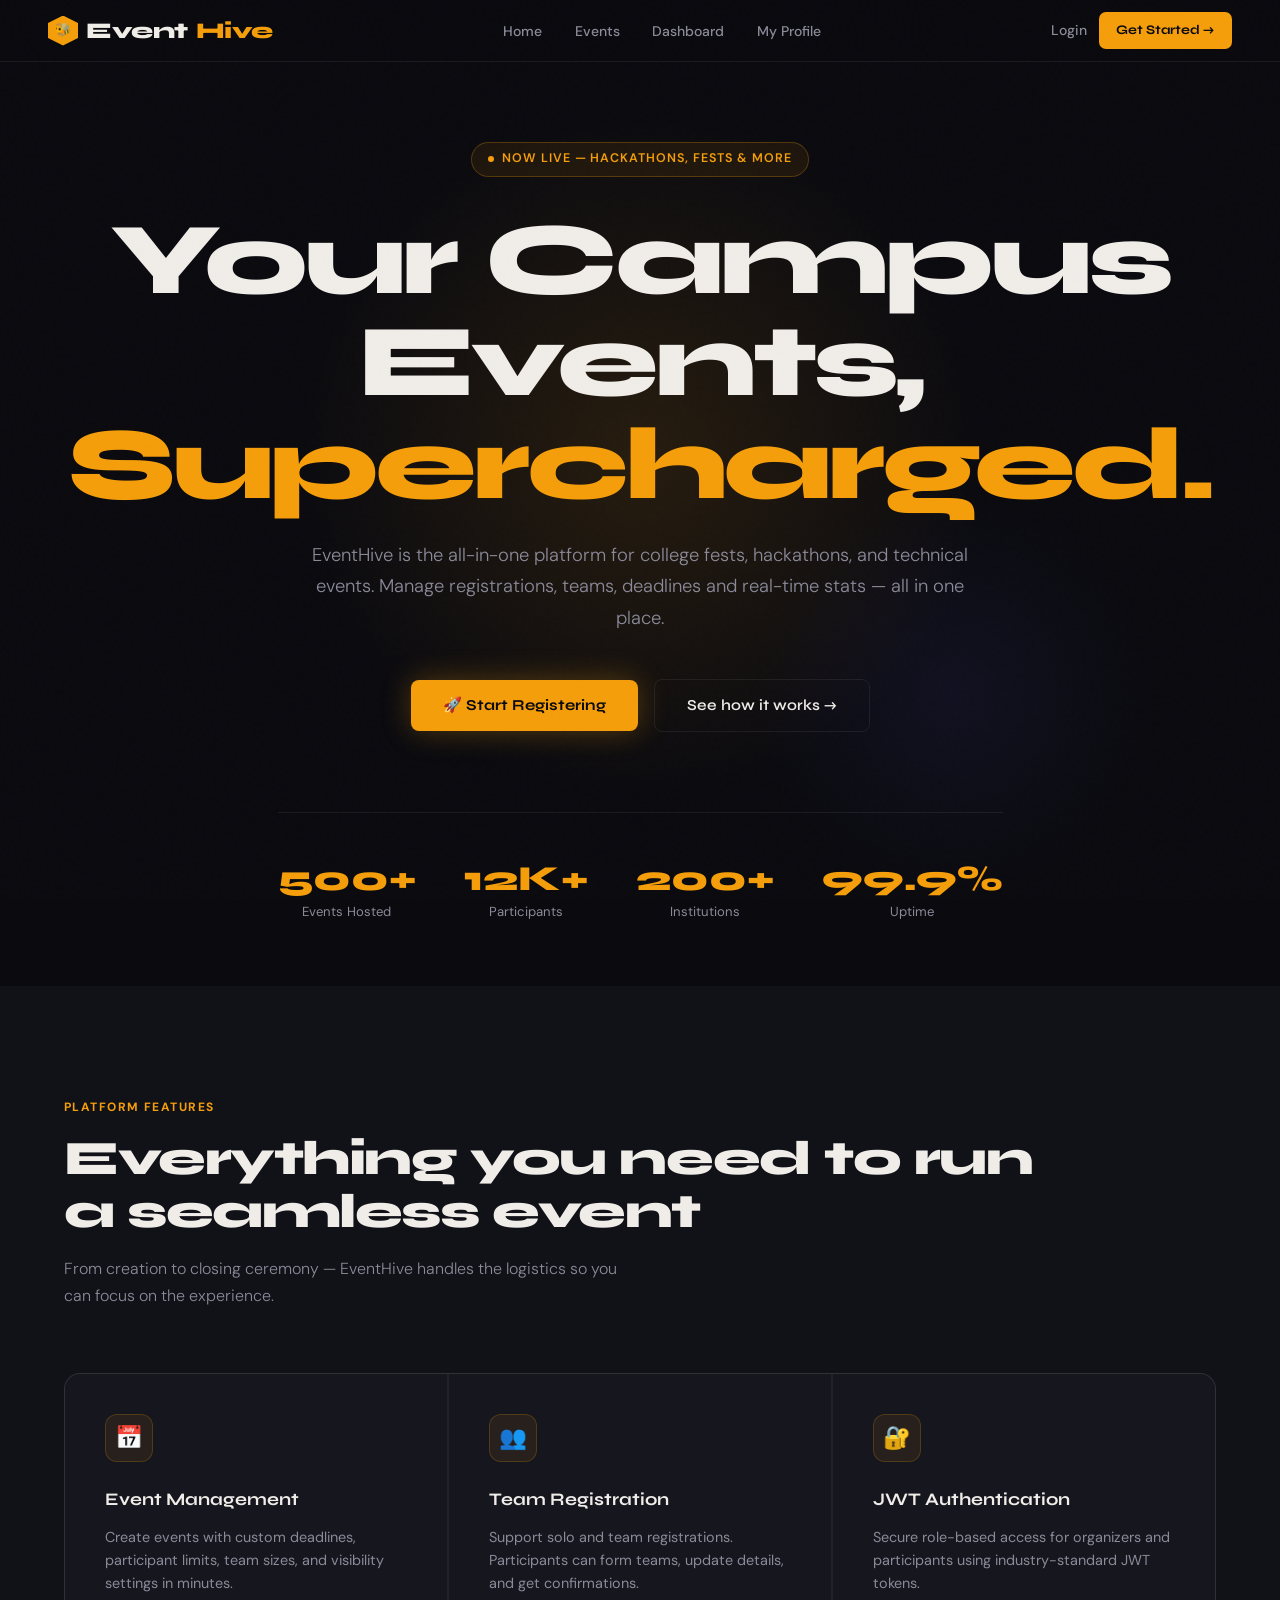
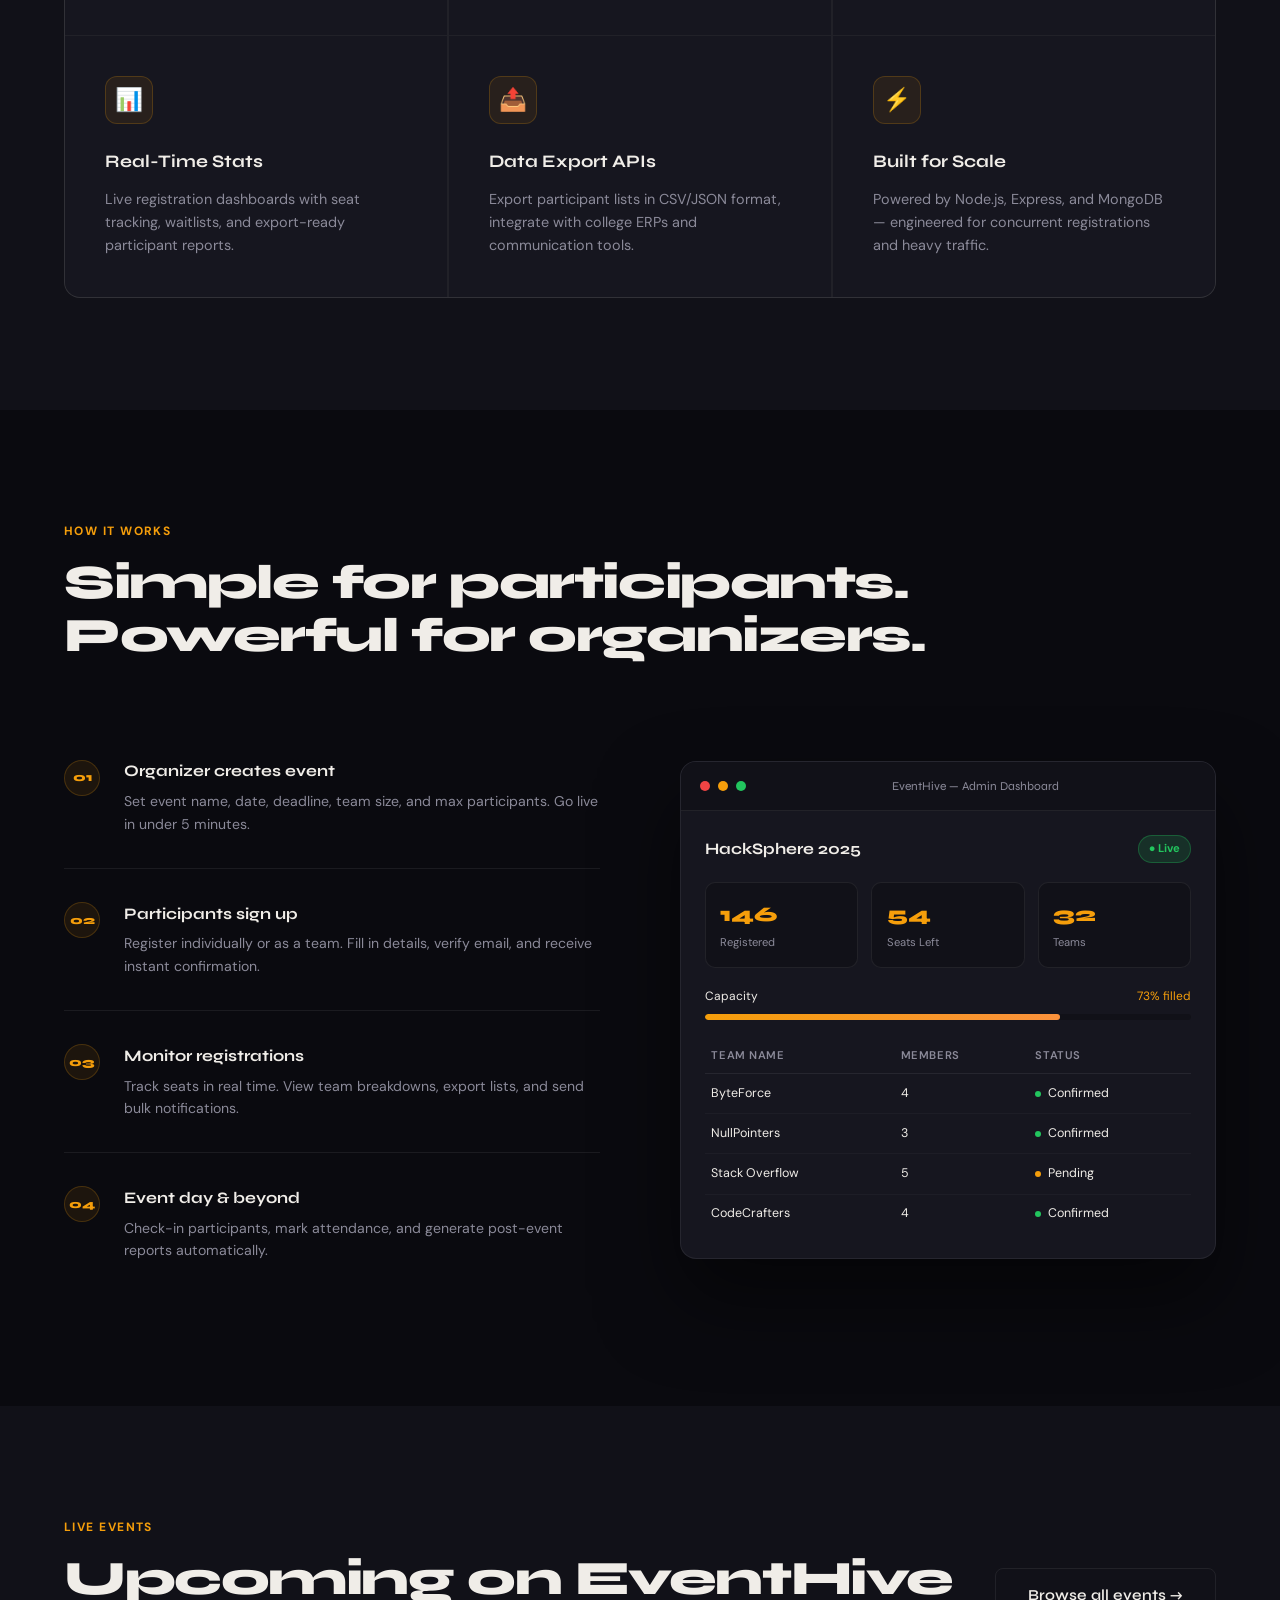
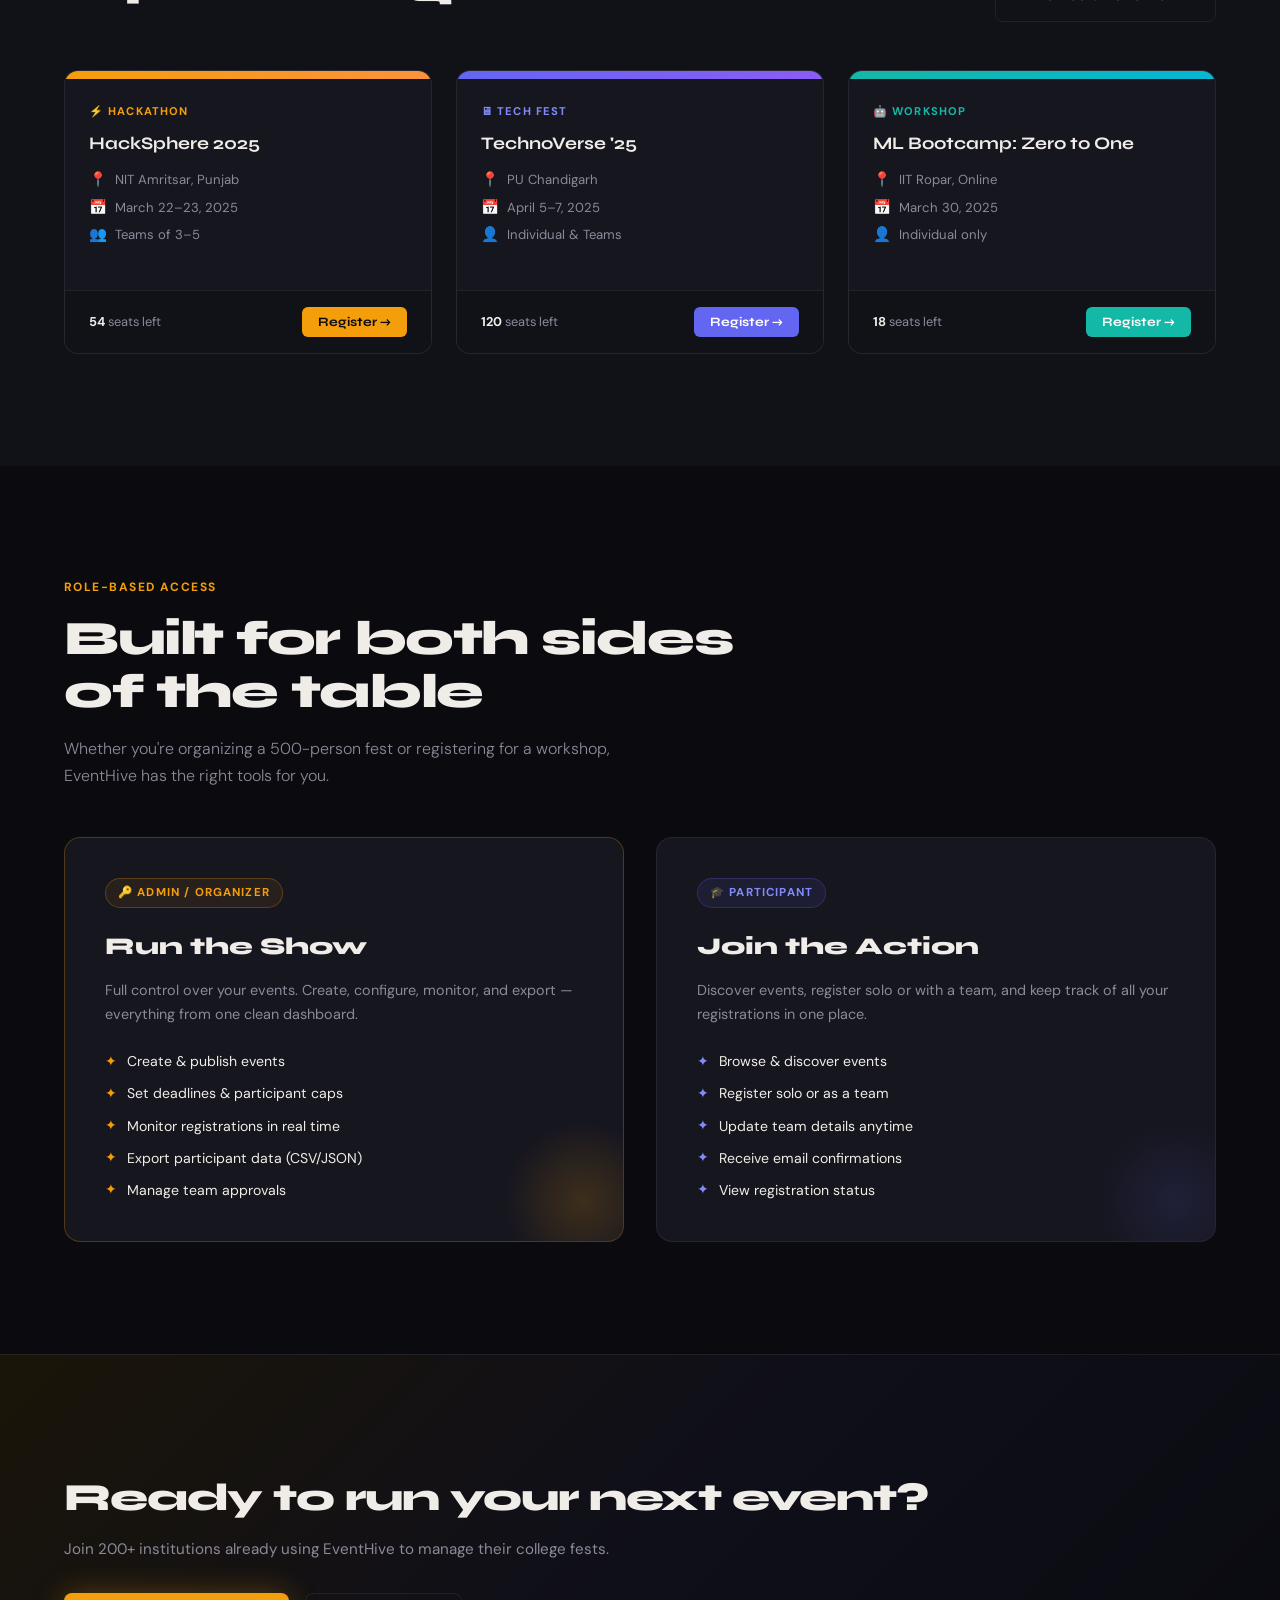
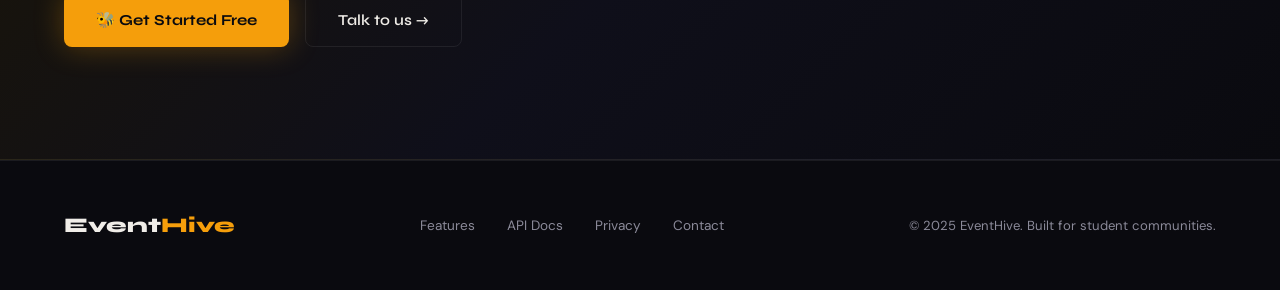
==== commit 6618f773: "first commit" ====
--- a/index.html
+++ b/index.html
@@ -13,19 +13,22 @@
 </head>
 <body>
 
-  <!-- ─── NAVBAR ─── -->
-  <nav>
-    <div class="logo">
-      <div class="logo-hex">🐝</div>
+  <!-- ─── SHARED NAVBAR ─── -->
+  <nav class="site-nav">
+    <a href="index.html" class="site-nav-logo">
+      <div class="nav-logo-hex">🐝</div>
       Event<span>Hive</span>
-    </div>
-    <ul class="nav-links">
-      <li><a href="#features">Features</a></li>
-      <li><a href="#how">How it works</a></li>
-      <li><a href="#events">Events</a></li>
-      <li><a href="#roles">Roles</a></li>
-      <li><a href="#" class="nav-cta">Get Started</a></li>
+    </a>
+    <ul class="site-nav-links">
+      <li><a href="index.html">Home</a></li>
+      <li><a href="events.html">Events</a></li>
+      <li><a href="dashboard.html">Dashboard</a></li>
+      <li><a href="profile.html">My Profile</a></li>
     </ul>
+    <div class="site-nav-actions">
+      <a href="login.html" class="site-nav-login">Login</a>
+      <a href="login.html" class="site-nav-cta">Get Started →</a>
+    </div>
   </nav>
 
 
--- a/style.css
+++ b/style.css
@@ -67,92 +67,136 @@
 }
 
 
-/* ─── 3. NAVBAR (landing page) ─── */
-nav {
+/* ─── 3. UNIFIED SITE NAVBAR (all pages) ─── */
+.site-nav {
   position: fixed;
   top: 0; left: 0; right: 0;
-  z-index: 100;
+  z-index: 200;
   display: flex;
   align-items: center;
   justify-content: space-between;
-  padding: 1.2rem 4rem;
-  background: rgba(10, 10, 15, 0.8);
-  backdrop-filter: blur(20px);
+  padding: 0.95rem 3rem;
+  background: rgba(10, 10, 15, 0.92);
+  backdrop-filter: blur(24px);
   border-bottom: 1px solid var(--border);
-}
-
-/* Reset nav styles inside dashboard sidebar */
-.app-layout .sidebar-nav {
-  position: static;
-  top: auto; left: auto; right: auto;
-  z-index: auto;
-  display: flex;
-  flex-direction: column;
-  align-items: stretch;
-  justify-content: flex-start;
-  padding: 1.2rem 0;
-  background: transparent;
-  backdrop-filter: none;
-  border-bottom: none;
-  flex: 1;
-}
-
-.logo {
+  height: 62px;
+  box-sizing: border-box;
+}
+
+/* Logo */
+.site-nav-logo {
   font-family: 'Syne', sans-serif;
   font-weight: 800;
-  font-size: 1.6rem;
+  font-size: 1.4rem;
   letter-spacing: -0.02em;
   display: flex;
   align-items: center;
   gap: 0.5rem;
-}
-
-.logo-hex {
-  width: 32px;
-  height: 32px;
+  text-decoration: none;
+  color: var(--text);
+  flex-shrink: 0;
+}
+.site-nav-logo span { color: var(--amber); }
+
+.nav-logo-hex {
+  width: 30px; height: 30px;
   background: var(--amber);
   clip-path: polygon(50% 0%, 100% 25%, 100% 75%, 50% 100%, 0% 75%, 0% 25%);
-  display: flex;
-  align-items: center;
-  justify-content: center;
-  font-size: 0.85rem;
-}
-
-.logo span {
-  color: var(--amber);
-}
-
-.nav-links {
-  display: flex;
-  align-items: center;
-  gap: 2rem;
+  display: flex; align-items: center; justify-content: center;
+  font-size: 0.8rem;
+  flex-shrink: 0;
+}
+
+/* Nav links */
+.site-nav-links {
+  display: flex;
+  align-items: center;
+  gap: 0.25rem;
   list-style: none;
-}
-
-.nav-links a {
+  margin: 0 auto;
+}
+.site-nav-links a {
   color: var(--muted);
   text-decoration: none;
-  font-size: 0.9rem;
+  font-size: 0.875rem;
+  font-weight: 500;
+  padding: 0.45rem 0.9rem;
+  border-radius: 7px;
+  transition: color 0.2s, background 0.2s;
+}
+.site-nav-links a:hover { color: var(--text); background: rgba(255,255,255,0.05); }
+.site-nav-links a.active { color: var(--amber); background: var(--amber-soft); }
+
+/* Right actions */
+.site-nav-actions {
+  display: flex;
+  align-items: center;
+  gap: 0.75rem;
+  flex-shrink: 0;
+}
+.site-nav-login {
+  color: var(--muted);
+  text-decoration: none;
+  font-size: 0.875rem;
   font-weight: 500;
   transition: color 0.2s;
 }
-
-.nav-links a:hover {
-  color: var(--text);
-}
-
-.nav-cta {
+.site-nav-login:hover { color: var(--text); }
+
+.site-nav-cta {
   background: var(--amber);
-  color: #0a0a0f !important;
-  font-weight: 700 !important;
-  padding: 0.55rem 1.3rem;
-  border-radius: 6px;
-  transition: opacity 0.2s !important;
-}
-
-.nav-cta:hover {
-  opacity: 0.85;
-}
+  color: #0a0a0f;
+  font-family: 'Syne', sans-serif;
+  font-weight: 700;
+  font-size: 0.82rem;
+  padding: 0.5rem 1.1rem;
+  border-radius: 7px;
+  text-decoration: none;
+  transition: opacity 0.2s, transform 0.2s;
+}
+.site-nav-cta:hover { opacity: 0.88; transform: translateY(-1px); }
+
+/* Pages with site-nav need top padding so content isn't hidden under it */
+body { padding-top: 62px; }
+
+/* Dashboard overrides body padding since it has sidebar layout */
+body.has-sidebar { padding-top: 0; }
+
+/* Reset sidebar-nav (dashboard internal nav) so it's not affected by site-nav styles */
+.app-layout .sidebar-nav {
+  position: static !important;
+  top: auto !important; left: auto !important; right: auto !important;
+  z-index: auto !important;
+  display: flex !important;
+  flex-direction: column !important;
+  align-items: stretch !important;
+  justify-content: flex-start !important;
+  padding: 1.2rem 0 !important;
+  background: transparent !important;
+  backdrop-filter: none !important;
+  border-bottom: none !important;
+  height: auto !important;
+  box-sizing: border-box !important;
+  flex: 1 !important;
+}
+
+/* Keep old .logo / .nav-links for index compatibility */
+.logo {
+  font-family: 'Syne', sans-serif;
+  font-weight: 800; font-size: 1.6rem;
+  letter-spacing: -0.02em;
+  display: flex; align-items: center; gap: 0.5rem;
+}
+.logo-hex {
+  width: 32px; height: 32px; background: var(--amber);
+  clip-path: polygon(50% 0%, 100% 25%, 100% 75%, 50% 100%, 0% 75%, 0% 25%);
+  display: flex; align-items: center; justify-content: center; font-size: 0.85rem;
+}
+.logo span { color: var(--amber); }
+.nav-links { display: flex; align-items: center; gap: 2rem; list-style: none; }
+.nav-links a { color: var(--muted); text-decoration: none; font-size: 0.9rem; font-weight: 500; transition: color 0.2s; }
+.nav-links a:hover { color: var(--text); }
+.nav-cta { background: var(--amber); color: #0a0a0f !important; font-weight: 700 !important; padding: 0.55rem 1.3rem; border-radius: 6px; }
 
 
 /* ─── 4. HERO ─── */
@@ -163,7 +207,7 @@
   align-items: center;
   justify-content: center;
   text-align: center;
-  padding: 8rem 2rem 4rem;
+  padding: 5rem 2rem 4rem;
   position: relative;
   overflow: hidden;
 }
@@ -1036,7 +1080,7 @@
    ============================================================ */
 
 .auth-page {
-  min-height: 100vh;
+  min-height: calc(100vh - 62px);
   display: grid;
   grid-template-columns: 1fr 1fr;
 }
@@ -1217,6 +1261,7 @@
   height: 100vh !important;
   z-index: 50 !important;
   backdrop-filter: none !important;
+  overflow-y: auto !important;
 }
 .sidebar-logo {
   display: flex; align-items: center; gap: 0.6rem;
@@ -1426,39 +1471,8 @@
    18. BROWSE EVENTS PAGE
    ============================================================ */
 
-/* Shared Page Nav (events, event-detail, profile) */
-.page-nav {
-  position: sticky; top: 0; z-index: 100;
-  display: flex; align-items: center; justify-content: space-between;
-  padding: 1rem 3rem;
-  background: rgba(10,10,15,0.85);
-  backdrop-filter: blur(20px);
-  border-bottom: 1px solid var(--border);
-}
-.page-nav-logo {
-  display: flex; align-items: center; gap: 0.55rem;
-  font-family: 'Syne', sans-serif; font-weight: 800; font-size: 1.35rem;
-  text-decoration: none; color: var(--text);
-}
-.logo-hex-sm {
-  width: 28px; height: 28px; background: var(--amber);
-  clip-path: polygon(50% 0%,100% 25%,100% 75%,50% 100%,0% 75%,0% 25%);
-  display: flex; align-items: center; justify-content: center; font-size: 0.75rem;
-}
-.page-nav-logo span { color: var(--amber); }
-.page-nav-links { display: flex; align-items: center; gap: 1.5rem; }
-.page-nav-links a {
-  color: var(--muted); text-decoration: none;
-  font-size: 0.88rem; font-weight: 500; transition: color 0.2s;
-}
-.page-nav-links a:hover,
-.page-nav-links a.active { color: var(--amber); }
-.nav-pill {
-  background: var(--card); border: 1px solid var(--border);
-  border-radius: 99px; padding: 0.4rem 1rem;
-  font-size: 0.82rem; color: var(--text); font-weight: 600;
-  cursor: pointer; text-decoration: none;
-}
+
+
 
 /* Events Page Header */
 .events-page-header {
